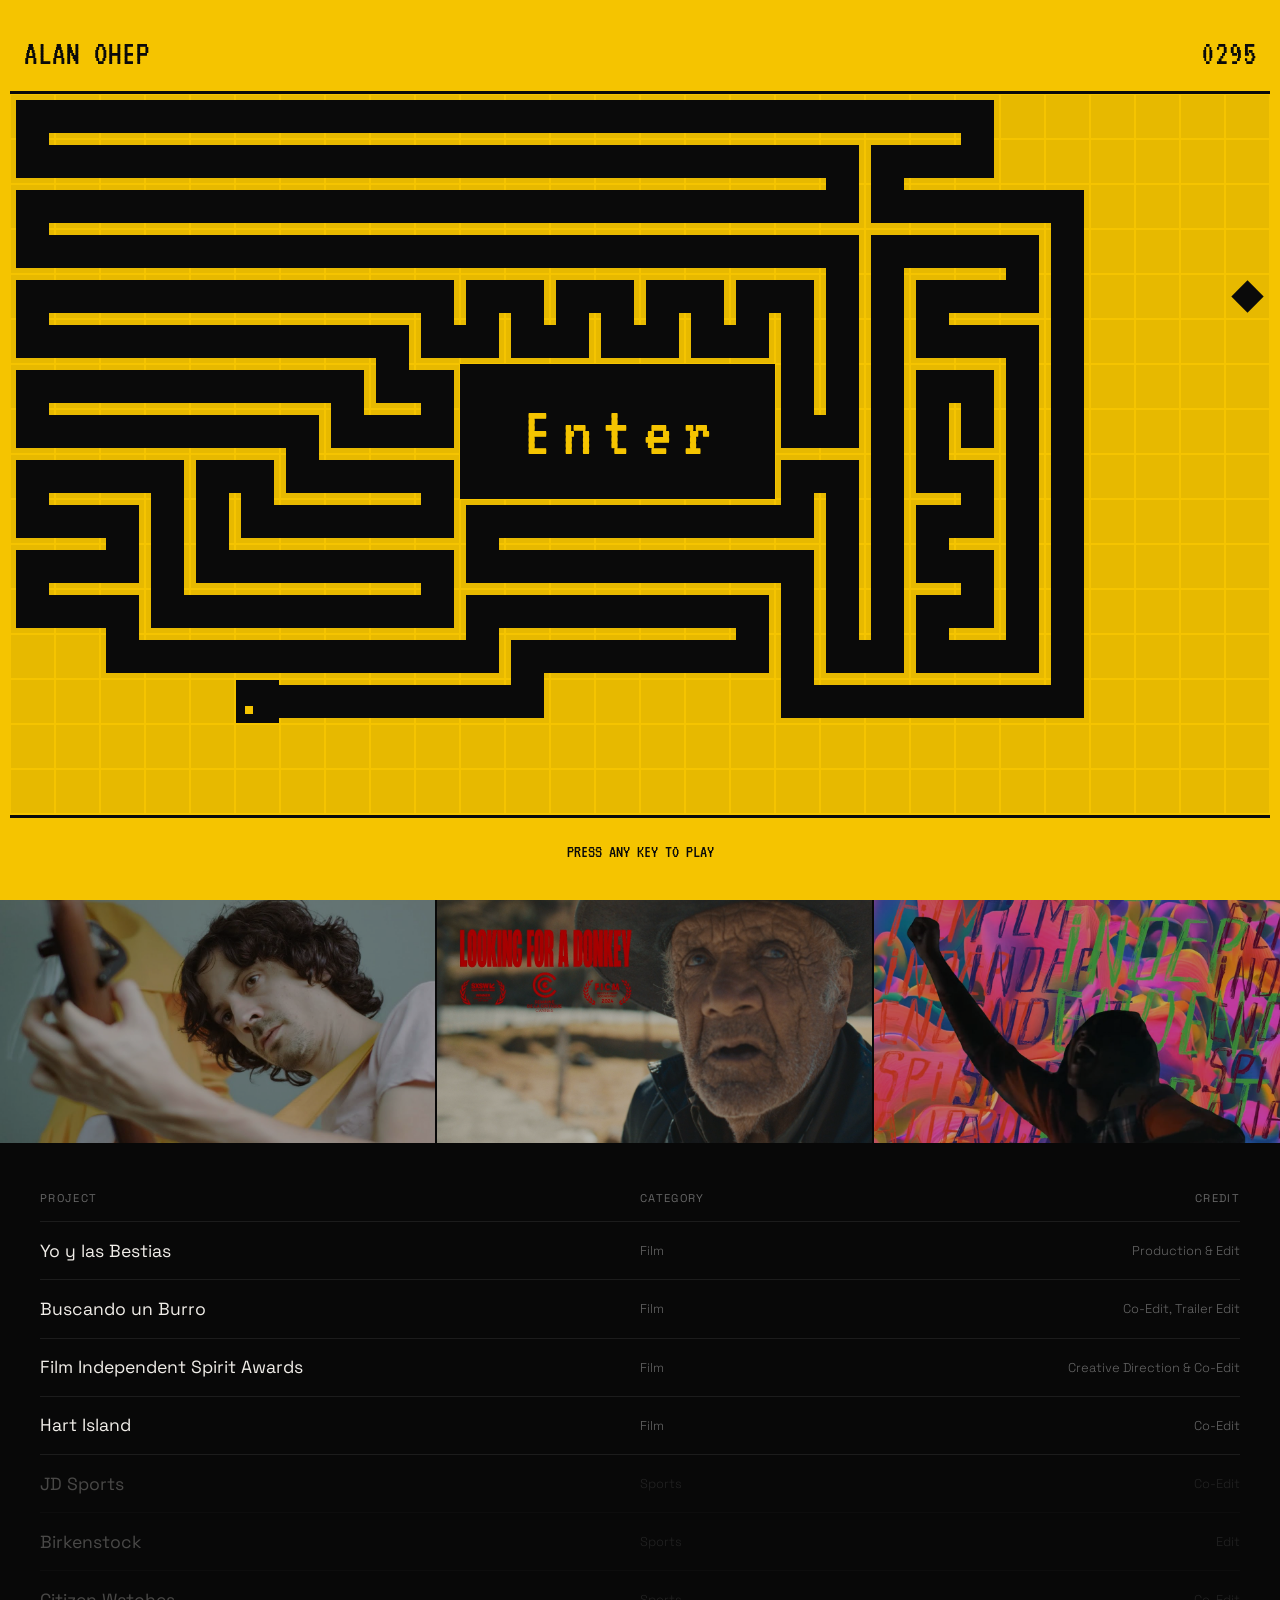
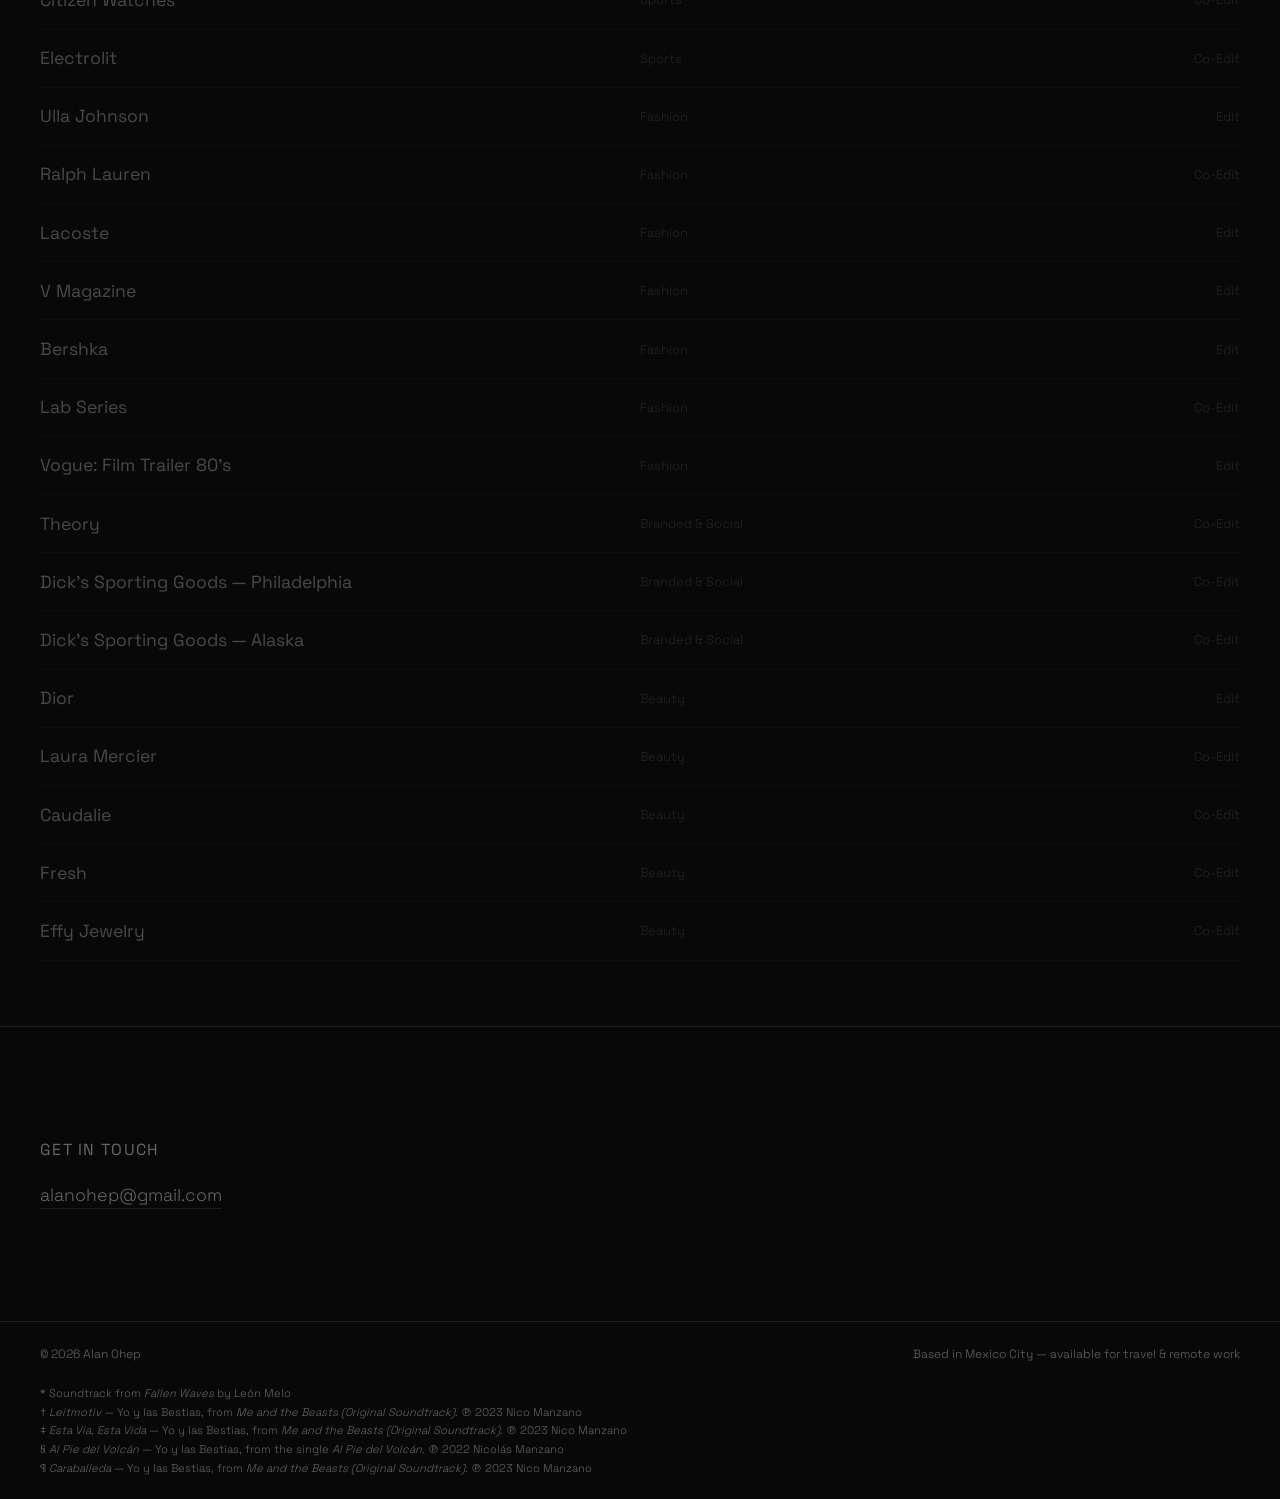
==== index.html @ 5690946a "Dior: use a frame from the spot instead of the logo card Co-Authored-By: Claude Opus 5.5 <noreply@an" ====
<!DOCTYPE html>
<html lang="en">
<head>
  <meta charset="UTF-8" />
  <meta name="viewport" content="width=device-width, initial-scale=1.0" />
  <title>Alan Ohep — Editor of Commercial, Branded &amp; Film</title>
  <meta name="description" content="Alan Ohep is a commercial, branded and film editor. Lead Editor at Caffeine Post. Credits include Dior, Ralph Lauren, Lacoste, V Magazine, and more. Available for travel and remote work." />
  <meta name="keywords" content="Alan Ohep, video editor, commercial editor, film editor, branded content, Caffeine Post, Dior, Ralph Lauren, Lacoste, fashion editor, beauty editor" />
  <meta name="author" content="Alan Ohep" />
  <meta property="og:title" content="Alan Ohep — Editor of Commercial, Branded &amp; Film" />
  <meta property="og:description" content="Lead Editor at Caffeine Post. Credits include Dior, Ralph Lauren, Lacoste, V Magazine, Dick's Sporting Goods, and more." />
  <meta property="og:image" content="https://alanohep.com/images/header.jpg" />
  <meta property="og:url" content="https://alanohep.com" />
  <meta property="og:type" content="website" />
  <meta name="twitter:card" content="summary_large_image" />
  <meta name="twitter:title" content="Alan Ohep — Editor" />
  <meta name="twitter:description" content="Editor of Commercial, Branded &amp; Film. Lead Editor at Caffeine Post." />
  <meta name="twitter:image" content="https://alanohep.com/images/header.jpg" />
  <link rel="canonical" href="https://alanohep.com" />
  <link rel="preconnect" href="https://fonts.googleapis.com" />
  <link rel="preconnect" href="https://fonts.gstatic.com" crossorigin />
  <link href="https://fonts.googleapis.com/css2?family=Space+Grotesk:wght@300;400;700&family=VT323&display=swap" rel="stylesheet" />
  <link rel="stylesheet" href="style.css?v=20261117162415" />
</head>
<body class="splash-open">

  <!-- Entry screen: a little snake game. The first key / tap starts the game and the music
       (browsers only allow sound after an interaction); losing reveals the site. -->
  <div class="splash" id="splash">
    <canvas id="snake" aria-label="Snake game"></canvas>
    <button class="splash-enter" id="splashEnter">Enter</button>
  </div>

  <!-- HERO -->
  <section id="hero">

    <!-- Featured image -->
    <div class="hero-main">
      <!-- Split hero: FILM on the left half of the screen, COMMERCIAL on the right. Only one
           shows at a time, full screen; it switches when the cursor crosses the middle (or with a
           swipe on phones). Visitors land on a random side. Clicking opens that side's reel.
           Each poster is the reel's first frame, so the switch to the video is seamless.
           The hero plays light 720p copies (*-bg.mp4); the reel player uses the full-quality files.
           On phones there's no split: Film / Commercial in the top menu work as tabs. -->
      <div class="hero-side" data-side="film">
        <video class="hero-featured" src="videos/film-reel-bg.mp4" poster="images/film-reel-poster.jpg" muted loop playsinline preload="metadata"></video>
        <div class="genre-labels">
          <span data-genre="fiction" data-en="Fiction" data-es="Ficción">Fiction</span>
          <span data-genre="documentary" data-en="Documentary" data-es="Documental">Documentary</span>
          <span data-genre="trailer" data-en="Trailer &amp; Promotion" data-es="Tráiler y Promoción">Trailer &amp; Promotion</span>
        </div>
      </div>
      <div class="hero-side" data-side="commercial">
        <video class="hero-featured" src="videos/commercial-reel-bg.mp4" poster="images/commercial-reel-poster.jpg" muted loop playsinline preload="metadata"></video>
        <div class="genre-labels">
          <span data-genre="sports" data-en="Sports" data-es="Deportes">Sports</span>
          <span data-genre="fashion" data-en="Fashion" data-es="Moda">Fashion</span>
          <span data-genre="beauty" data-en="Beauty" data-es="Belleza">Beauty</span>
          <span data-genre="branded" data-en="Branded &amp; Social" data-es="Branded y Social">Branded &amp; Social</span>
        </div>
      </div>
      <div class="hero-veil"></div>

      <div class="corner top-left">
        <span class="hero-name">Alan Ohep</span>
        <span class="hero-role" data-en="Editor&lt;span class=&quot;sep&quot;&gt;·&lt;/span&gt;Producer&lt;span class=&quot;sep&quot;&gt;·&lt;/span&gt;Director" data-es="Editor&lt;span class=&quot;sep&quot;&gt;·&lt;/span&gt;Productor&lt;span class=&quot;sep&quot;&gt;·&lt;/span&gt;Director">Editor<span class="sep">·</span>Producer<span class="sep">·</span>Director</span>
      </div>

      <!-- Song line: stays up in the hero while the rest of the header follows the scroll
           (script.js places it right under "Lead Editor") -->
      <div class="music-line" id="musicLine">
        <button class="now-playing" id="nowPlaying" aria-label="Play / pause music"><span id="nowPlayingIcon">▶</span> <span id="nowPlayingTitle" data-en="Play music" data-es="Escuchar música">Play music</span><span id="nowPlayingMark"></span></button>
      </div>

      <div class="corner top-right">
        <a href="#film">Film</a>
        <a href="#commercial" data-en="Commercial" data-es="Comercial">Commercial</a>
        <button class="lang-toggle" id="langToggle">ES</button>
      </div>

      <div class="corner bottom-left">
        <a href="reel.html" id="watchReel" data-en="Watch Reel →" data-es="Ver Reel →">Watch Reel →</a>
      </div>

      <div class="corner bottom-right">
        <a href="#works" data-en="Selected Works ↓" data-es="Trabajos Seleccionados ↓">Selected Works ↓</a>
      </div>

    </div>

    <!-- Info banner -->
    <div class="hero-strip">

      <!-- Info banner -->
      <div class="strip-info">
        <div class="strip-info-col">
          <p data-en="From concept to final delivery." data-es="Del concepto a la entrega final.">From concept to final delivery.</p>
        </div>
        <div class="strip-info-col">
          <p data-en="Lead Editor at &lt;a href=&quot;https://caffeine.global&quot; target=&quot;_blank&quot; rel=&quot;noopener&quot;&gt;Caffeine&lt;/a&gt;. Based in Mexico City. Available for travel &amp;amp; remote work." data-es="Editor Principal en &lt;a href=&quot;https://caffeine.global&quot; target=&quot;_blank&quot; rel=&quot;noopener&quot;&gt;Caffeine&lt;/a&gt;. Radicado en CDMX. Disponible para viajar y trabajo remoto.">Lead Editor at <a href="https://caffeine.global" target="_blank" rel="noopener">Caffeine</a>. Based in Mexico City. Available for travel &amp; remote work.</p>
        </div>
        <div class="strip-info-col strip-info-about">
          <a href="#contact">About</a>
        </div>
      </div>

    </div>

  </section>

  <!-- Carousel (appears as the visitor scrolls down): top projects of the side being shown -->
  <div class="carousel">
        <!-- Auto-sliding images (duplicated for seamless loop) -->
        <div class="strip-images">
          <div class="strip-track">
            <a href="https://vimeo.com/1062934780/85faeee801" target="_blank" class="strip-item"><img src="images/dior.jpg" alt="Dior" /></a>
            <a href="https://vimeo.com/1168184767/e2b311ac0a" target="_blank" class="strip-item"><img src="images/ralph-lauren.jpg" alt="Ralph Lauren" /></a>
            <a href="https://vimeo.com/1008607034/6d6bdf6892" target="_blank" class="strip-item"><img src="images/laura-mercier.jpg" alt="Laura Mercier" /></a>
            <a href="https://vimeo.com/1050197714/65b3336687" target="_blank" class="strip-item"><img src="images/dicks-philly.jpg" alt="Dick's Philadelphia" /></a>
            <a href="https://vimeo.com/1050191858/4f924d770b" target="_blank" class="strip-item"><img src="images/dicks-alaska.jpg" alt="Dick's Alaska" /></a>
            <a href="https://www.youtube.com/watch?v=Rw-N4G2DRxI" target="_blank" class="strip-item"><img src="images/yo-y-las-bestias.jpg" alt="Yo y las Bestias" /></a>
            <a href="https://vimeo.com/1228987000/e34137f912" target="_blank" class="strip-item"><img src="images/hart-island.jpg" alt="Hart Island" /></a>
            <a href="https://vimeo.com/1050197105" target="_blank" class="strip-item"><img src="images/fresh.jpg" alt="Fresh" /></a>
            <a href="https://vimeo.com/1061439642" target="_blank" class="strip-item"><img src="images/bershka.jpg" alt="Bershka" /></a>
            <a href="https://vimeo.com/1050198358" target="_blank" class="strip-item"><img src="images/lab-series.jpg" alt="Lab Series" /></a>
            <a href="https://vimeo.com/1061439642" target="_blank" class="strip-item"><img src="images/caudalie.jpg" alt="Caudalie" /></a>
            <a href="https://vimeo.com/1168187092/575964a9a3" target="_blank" class="strip-item"><img src="images/effy-jewelry.jpg" alt="Effy Jewelry" /></a>
            <a href="https://vimeo.com/970118627" target="_blank" class="strip-item"><img src="images/citizen-watches.jpg" alt="Citizen Watches" /></a>
            <a href="https://vimeo.com/1231715938/91493c4c05" target="_blank" class="strip-item"><img src="images/electrolit.jpg" alt="Electrolit" /></a>
            <a href="https://www.youtube.com/watch?v=NPY15kMqXHc&t=23s" target="_blank" class="strip-item"><img src="images/buscando-un-burro.jpg" alt="Buscando un Burro" /></a>
            <!-- Duplicate for seamless loop -->
            <a href="https://vimeo.com/1062934780/85faeee801" target="_blank" class="strip-item" aria-hidden="true"><img src="images/dior.jpg" alt="" /></a>
            <a href="https://vimeo.com/1168184767/e2b311ac0a" target="_blank" class="strip-item" aria-hidden="true"><img src="images/ralph-lauren.jpg" alt="" /></a>
            <a href="https://vimeo.com/1008607034/6d6bdf6892" target="_blank" class="strip-item" aria-hidden="true"><img src="images/laura-mercier.jpg" alt="" /></a>
            <a href="https://vimeo.com/1050197714/65b3336687" target="_blank" class="strip-item" aria-hidden="true"><img src="images/dicks-philly.jpg" alt="" /></a>
            <a href="https://vimeo.com/1050191858/4f924d770b" target="_blank" class="strip-item" aria-hidden="true"><img src="images/dicks-alaska.jpg" alt="" /></a>
            <a href="https://www.youtube.com/watch?v=Rw-N4G2DRxI" target="_blank" class="strip-item" aria-hidden="true"><img src="images/yo-y-las-bestias.jpg" alt="" /></a>
            <a href="https://vimeo.com/1228987000/e34137f912" target="_blank" class="strip-item" aria-hidden="true"><img src="images/hart-island.jpg" alt="" /></a>
            <a href="https://vimeo.com/1050197105" target="_blank" class="strip-item" aria-hidden="true"><img src="images/fresh.jpg" alt="" /></a>
            <a href="https://vimeo.com/1061439642" target="_blank" class="strip-item" aria-hidden="true"><img src="images/bershka.jpg" alt="" /></a>
            <a href="https://vimeo.com/1050198358" target="_blank" class="strip-item" aria-hidden="true"><img src="images/lab-series.jpg" alt="" /></a>
            <a href="https://vimeo.com/1061439642" target="_blank" class="strip-item" aria-hidden="true"><img src="images/caudalie.jpg" alt="" /></a>
            <a href="https://vimeo.com/1168187092/575964a9a3" target="_blank" class="strip-item" aria-hidden="true"><img src="images/effy-jewelry.jpg" alt="" /></a>
            <a href="https://vimeo.com/970118627" target="_blank" class="strip-item" aria-hidden="true"><img src="images/citizen-watches.jpg" alt="" /></a>
            <a href="https://vimeo.com/1231715938/91493c4c05" target="_blank" class="strip-item" aria-hidden="true"><img src="images/electrolit.jpg" alt="" /></a>
            <a href="https://www.youtube.com/watch?v=NPY15kMqXHc&t=23s" target="_blank" class="strip-item" aria-hidden="true"><img src="images/buscando-un-burro.jpg" alt="" /></a>
          </div>
        </div>
  </div>

  <!-- WORK LIST -->
  <section id="works">
    <div class="container">
      <div class="table-header three-col">
        <span data-en="Project" data-es="Proyecto">Project</span>
        <span data-en="Category" data-es="Categoría">Category</span>
        <span data-en="Credit" data-es="Crédito">Credit</span>
      </div>
      <div class="work-table">

        <a href="https://www.youtube.com/watch?v=Rw-N4G2DRxI" target="_blank" class="work-row three-col" data-top id="film" data-thumb="images/yo-y-las-bestias.jpg" data-genre="fiction">
          <span class="client">Yo y las Bestias</span>
          <span class="cat" data-en="Film" data-es="Cine">Film</span>
          <span class="cat credit" data-en="Production &amp; Edit" data-es="Producción y Edición">Production &amp; Edit</span>
        </a>
        <a href="https://www.youtube.com/watch?v=NPY15kMqXHc&t=23s" target="_blank" class="work-row three-col" data-top data-thumb="images/buscando-un-burro.jpg" data-genre="documentary">
          <span class="client">Buscando un Burro</span>
          <span class="cat" data-en="Film" data-es="Cine">Film</span>
          <span class="cat credit" data-en="Co-Edit, Trailer Edit" data-es="Co-Edición, Edición del Tráiler">Co-Edit, Trailer Edit</span>
        </a>
        <a href="https://vimeo.com/reviews/b73c028b-ab83-4234-bbea-e2745785cdad/videos/928200820" target="_blank" class="work-row three-col" data-top data-thumb="images/spirit-awards.jpg" data-genre="trailer">
          <span class="client">Film Independent Spirit Awards</span>
          <span class="cat" data-en="Film" data-es="Cine">Film</span>
          <span class="cat credit" data-en="Creative Direction &amp; Co-Edit" data-es="Dirección Creativa y Co-Edición">Creative Direction &amp; Co-Edit</span>
        </a>
        <a href="https://vimeo.com/1228987000/e34137f912" target="_blank" class="work-row three-col" data-top data-genre="documentary" data-thumb="images/hart-island.jpg">
          <span class="client">Hart Island</span>
          <span class="cat" data-en="Film" data-es="Cine">Film</span>
          <span class="cat credit" data-en="Co-Edit" data-es="Co-Edición">Co-Edit</span>
        </a>
        <a href="https://vimeo.com/reviews/b73c028b-ab83-4234-bbea-e2745785cdad/videos/1019878581" target="_blank" class="work-row three-col" data-top id="commercial" data-thumb="images/jd-sports.jpg">
          <span class="client">JD Sports</span>
          <span class="cat" data-en="Sports" data-es="Deportes">Sports</span>
          <span class="cat credit" data-en="Co-Edit" data-es="Co-Edición">Co-Edit</span>
        </a>
        <a href="https://vimeo.com/817484691" target="_blank" class="work-row three-col" data-thumb="images/birkenstock.jpg">
          <span class="client">Birkenstock</span>
          <span class="cat" data-en="Sports" data-es="Deportes">Sports</span>
          <span class="cat credit" data-en="Edit" data-es="Edición">Edit</span>
        </a>
        <a href="https://vimeo.com/970118627" target="_blank" class="work-row three-col" data-thumb="images/citizen-watches.jpg">
          <span class="client">Citizen Watches</span>
          <span class="cat" data-en="Sports" data-es="Deportes">Sports</span>
          <span class="cat credit" data-en="Co-Edit" data-es="Co-Edición">Co-Edit</span>
        </a>
        <a href="https://vimeo.com/1231715938/91493c4c05" target="_blank" class="work-row three-col" data-thumb="images/electrolit.jpg">
          <span class="client">Electrolit</span>
          <span class="cat" data-en="Sports" data-es="Deportes">Sports</span>
          <span class="cat credit" data-en="Co-Edit" data-es="Co-Edición">Co-Edit</span>
        </a>
        <a href="https://vimeo.com/reviews/b73c028b-ab83-4234-bbea-e2745785cdad/videos/915758929" target="_blank" class="work-row three-col" data-thumb="images/ulla-johnson.jpg">
          <span class="client">Ulla Johnson</span>
          <span class="cat" data-en="Fashion" data-es="Moda">Fashion</span>
          <span class="cat credit" data-en="Edit" data-es="Edición">Edit</span>
        </a>
        <a href="https://vimeo.com/1168184767/e2b311ac0a" target="_blank" class="work-row three-col" data-top data-thumb="images/ralph-lauren.jpg">
          <span class="client">Ralph Lauren</span>
          <span class="cat" data-en="Fashion" data-es="Moda">Fashion</span>
          <span class="cat credit" data-en="Co-Edit" data-es="Co-Edición">Co-Edit</span>
        </a>
        <a href="https://vimeo.com/933819495" target="_blank" class="work-row three-col" data-top data-thumb="images/lacoste.jpg">
          <span class="client">Lacoste</span>
          <span class="cat" data-en="Fashion" data-es="Moda">Fashion</span>
          <span class="cat credit" data-en="Edit" data-es="Edición">Edit</span>
        </a>
        <a href="https://vimeo.com/reviews/b73c028b-ab83-4234-bbea-e2745785cdad/videos/915762552" target="_blank" class="work-row three-col" data-thumb="images/v-magazine.jpg">
          <span class="client">V Magazine</span>
          <span class="cat" data-en="Fashion" data-es="Moda">Fashion</span>
          <span class="cat credit" data-en="Edit" data-es="Edición">Edit</span>
        </a>
        <a href="https://vimeo.com/1061439642" target="_blank" class="work-row three-col" data-thumb="images/bershka.jpg">
          <span class="client">Bershka</span>
          <span class="cat" data-en="Fashion" data-es="Moda">Fashion</span>
          <span class="cat credit" data-en="Edit" data-es="Edición">Edit</span>
        </a>
        <a href="https://vimeo.com/1050198358" target="_blank" class="work-row three-col" data-thumb="images/lab-series.jpg">
          <span class="client">Lab Series</span>
          <span class="cat" data-en="Fashion" data-es="Moda">Fashion</span>
          <span class="cat credit" data-en="Co-Edit" data-es="Co-Edición">Co-Edit</span>
        </a>
        <a href="https://vimeo.com/reviews/b73c028b-ab83-4234-bbea-e2745785cdad/videos/915759068" target="_blank" class="work-row three-col" data-thumb="images/vogue.jpg">
          <span class="client">Vogue: Film Trailer 80's</span>
          <span class="cat" data-en="Fashion" data-es="Moda">Fashion</span>
          <span class="cat credit" data-en="Edit" data-es="Edición">Edit</span>
        </a>
        <a href="https://vimeo.com/762718720/5bb795bd5f" target="_blank" class="work-row three-col">
          <span class="client">Theory</span>
          <span class="cat" data-en="Branded &amp; Social" data-es="Branded y Social">Branded &amp; Social</span>
          <span class="cat credit" data-en="Co-Edit" data-es="Co-Edición">Co-Edit</span>
        </a>
        <a href="https://vimeo.com/1050197714/65b3336687" target="_blank" class="work-row three-col" data-thumb="images/dicks-philly.jpg">
          <span class="client">Dick's Sporting Goods — Philadelphia</span>
          <span class="cat" data-en="Branded &amp; Social" data-es="Branded y Social">Branded &amp; Social</span>
          <span class="cat credit" data-en="Co-Edit" data-es="Co-Edición">Co-Edit</span>
        </a>
        <a href="https://vimeo.com/1050191858/4f924d770b" target="_blank" class="work-row three-col" data-top data-thumb="images/dicks-alaska.jpg">
          <span class="client">Dick's Sporting Goods — Alaska</span>
          <span class="cat" data-en="Branded &amp; Social" data-es="Branded y Social">Branded &amp; Social</span>
          <span class="cat credit" data-en="Co-Edit" data-es="Co-Edición">Co-Edit</span>
        </a>
        <a href="https://vimeo.com/1062934780/85faeee801" target="_blank" class="work-row three-col" data-top data-thumb="images/dior.jpg">
          <span class="client">Dior</span>
          <span class="cat" data-en="Beauty" data-es="Belleza">Beauty</span>
          <span class="cat credit" data-en="Edit" data-es="Edición">Edit</span>
        </a>
        <a href="https://vimeo.com/1008607034/6d6bdf6892" target="_blank" class="work-row three-col" data-thumb="images/laura-mercier.jpg">
          <span class="client">Laura Mercier</span>
          <span class="cat" data-en="Beauty" data-es="Belleza">Beauty</span>
          <span class="cat credit" data-en="Co-Edit" data-es="Co-Edición">Co-Edit</span>
        </a>
        <a href="https://vimeo.com/1061439642" target="_blank" class="work-row three-col" data-thumb="images/caudalie.jpg">
          <span class="client">Caudalie</span>
          <span class="cat" data-en="Beauty" data-es="Belleza">Beauty</span>
          <span class="cat credit" data-en="Co-Edit" data-es="Co-Edición">Co-Edit</span>
        </a>
        <a href="https://vimeo.com/1050197105" target="_blank" class="work-row three-col" data-thumb="images/fresh.jpg">
          <span class="client">Fresh</span>
          <span class="cat" data-en="Beauty" data-es="Belleza">Beauty</span>
          <span class="cat credit" data-en="Co-Edit" data-es="Co-Edición">Co-Edit</span>
        </a>
        <a href="https://vimeo.com/1168187092/575964a9a3" target="_blank" class="work-row three-col" data-thumb="images/effy-jewelry.jpg">
          <span class="client">Effy Jewelry</span>
          <span class="cat" data-en="Beauty" data-es="Belleza">Beauty</span>
          <span class="cat credit" data-en="Co-Edit" data-es="Co-Edición">Co-Edit</span>
        </a>

      </div>
    </div>
  </section>

  <!-- CONTACT -->
  <section id="contact">
    <div class="container contact-wrap">
      <h2 data-en="Get in touch" data-es="Contacto">Get in touch</h2>
      <div class="contact-links">
        <a href="mailto:alanohep@gmail.com">alanohep@gmail.com</a>
      </div>
    </div>
  </section>

  <footer>
    <span>© 2026 Alan Ohep</span>
    <span data-en="Based in Mexico City — available for travel &amp; remote work" data-es="Radicado en Ciudad de México — disponible para viajar y trabajo remoto">Based in Mexico City — available for travel &amp; remote work</span>
  </footer>

  <!-- Extra credits -->
  <div class="extra-credits">
    <p data-en="* Soundtrack from &lt;em&gt;Fallen Waves&lt;/em&gt; by León Melo" data-es="* Soundtrack de &lt;em&gt;Caen las Olas&lt;/em&gt; por León Melo">* Soundtrack from <em>Fallen Waves</em> by León Melo</p>
    <p data-en="† &lt;em&gt;Leitmotiv&lt;/em&gt; — Yo y las Bestias, from &lt;em&gt;Me and the Beasts (Original Soundtrack)&lt;/em&gt;. ℗ 2023 Nico Manzano" data-es="† &lt;em&gt;Leitmotiv&lt;/em&gt; — Yo y las Bestias, de &lt;em&gt;Me and the Beasts (Original Soundtrack)&lt;/em&gt;. ℗ 2023 Nico Manzano">† <em>Leitmotiv</em> — Yo y las Bestias, from <em>Me and the Beasts (Original Soundtrack)</em>. ℗ 2023 Nico Manzano</p>
    <p data-en="‡ &lt;em&gt;Esta Vía, Esta Vida&lt;/em&gt; — Yo y las Bestias, from &lt;em&gt;Me and the Beasts (Original Soundtrack)&lt;/em&gt;. ℗ 2023 Nico Manzano" data-es="‡ &lt;em&gt;Esta Vía, Esta Vida&lt;/em&gt; — Yo y las Bestias, de &lt;em&gt;Me and the Beasts (Original Soundtrack)&lt;/em&gt;. ℗ 2023 Nico Manzano">‡ <em>Esta Vía, Esta Vida</em> — Yo y las Bestias, from <em>Me and the Beasts (Original Soundtrack)</em>. ℗ 2023 Nico Manzano</p>
    <p data-en="§ &lt;em&gt;Al Pie del Volcán&lt;/em&gt; — Yo y las Bestias, from the single &lt;em&gt;Al Pie del Volcán&lt;/em&gt;. ℗ 2022 Nicolás Manzano" data-es="§ &lt;em&gt;Al Pie del Volcán&lt;/em&gt; — Yo y las Bestias, del sencillo &lt;em&gt;Al Pie del Volcán&lt;/em&gt;. ℗ 2022 Nicolás Manzano">§ <em>Al Pie del Volcán</em> — Yo y las Bestias, from the single <em>Al Pie del Volcán</em>. ℗ 2022 Nicolás Manzano</p>
    <p data-en="¶ &lt;em&gt;Caraballeda&lt;/em&gt; — Yo y las Bestias, from &lt;em&gt;Me and the Beasts (Original Soundtrack)&lt;/em&gt;. ℗ 2023 Nico Manzano" data-es="¶ &lt;em&gt;Caraballeda&lt;/em&gt; — Yo y las Bestias, de &lt;em&gt;Me and the Beasts (Original Soundtrack)&lt;/em&gt;. ℗ 2023 Nico Manzano">¶ <em>Caraballeda</em> — Yo y las Bestias, from <em>Me and the Beasts (Original Soundtrack)</em>. ℗ 2023 Nico Manzano</p>
  </div>

  <!-- About popup -->
  <div class="about-modal" id="aboutModal">
    <div class="about-modal-inner">
      <button class="about-close" id="aboutClose">✕</button>
      <div class="about-grid">
        <div class="about-col">
          <p class="about-bio" data-en="From concept to final delivery." data-es="Del concepto a la entrega final.">From concept to final delivery.</p>
        </div>
        <div class="about-col">
          <p data-en="Lead Editor at Caffeine Post since 2022." data-es="Editor Principal en Caffeine Post desde 2022.">Lead Editor at Caffeine Post since 2022.</p>
          <p data-en="Based in Mexico City, with a Mexican work permit." data-es="Radicado en Ciudad de México, con permiso de trabajo.">Based in Mexico City, with a Mexican work permit.</p>
          <p data-en="U.S. tourist visa holder." data-es="Cuenta con visa de turista de EE. UU.">U.S. tourist visa holder.</p>
          <p data-en="Available for travel and remote work." data-es="Disponible para viajar y trabajar a distancia.">Available for travel and remote work.</p>
        </div>
        <div class="about-col">
          <a href="mailto:alanohep@gmail.com">alanohep@gmail.com</a>
          <span data-en="Spanish native — English bilingual" data-es="Español nativo — inglés bilingüe">Spanish native — English bilingual</span>
        </div>
      </div>
    </div>
  </div>

  <!-- Background music (tracks are listed in script.js) -->
  <audio id="bgMusic" preload="auto"></audio>

  <!-- Reel player (opens over the page with the reel of the side being shown) -->
  <div class="reel-overlay" id="reelOverlay" aria-hidden="true">
    <button class="reel-close" id="reelClose" aria-label="Close">✕</button>
    <video id="reelPlayer" playsinline controls></video>
  </div>

  <!-- Hover preview -->
  <div id="thumb-preview"><img alt="" /><video muted playsinline loop preload="none"></video></div>

  <script src="script.js?v=20261117162415"></script>
  <script src="snake.js?v=20261117162415"></script>
</body>
</html>
---- style.css ----
*, *::before, *::after { box-sizing: border-box; margin: 0; padding: 0; }

:root {
  --bg: #080808;
  --text: #f0ede8;
  --muted: #666;
  --border: #1c1c1c;
  --hover-bg: #111;
  --font: 'Space Grotesk', system-ui, sans-serif;
}

html { scroll-behavior: smooth; }

body {
  -webkit-tap-highlight-color: transparent;
  -webkit-text-size-adjust: 100%;
  background: var(--bg);
  color: var(--text);
  font-family: var(--font);
  font-weight: 300;
  -webkit-font-smoothing: antialiased;
}

a { color: inherit; text-decoration: none; }

/* ─── HERO ─── */
#hero {
  width: 100%;
  height: 100vh;
  height: 100svh; /* phones: exclude the browser's address bar */
  display: flex;
  flex-direction: column;
}

.hero-main {
  position: relative;
  flex: 1;
  overflow: hidden;
  min-height: 0;
}

/* Split hero: both sides are stacked full screen; the active one fades in */
.hero-main { cursor: pointer; }
.hero-side {
  position: absolute;
  inset: 0;
  opacity: 0;
  transition: opacity 0.4s ease;
}
.hero-side.active { opacity: 1; }

.hero-featured {
  position: absolute;
  inset: 0;
  width: 100%;
  height: 100%;
  object-fit: cover;
  object-position: center;
  transition: opacity 0.35s ease;
}

.hero-veil {
  position: absolute;
  inset: 0;
  background: linear-gradient(
    to bottom,
    rgba(0,0,0,0.5) 0%,
    rgba(0,0,0,0.0) 30%,
    rgba(0,0,0,0.0) 60%,
    rgba(0,0,0,0.65) 100%
  );
  z-index: 1;
}

/* ─── HERO STRIP ─── */
.hero-strip {
  flex-shrink: 0;
  background: #000;
  display: flex;
  flex-direction: column;
}

/* Sliding images */
/* About three projects visible at a time */
.strip-images {
  height: 19vw;
  overflow: hidden;
}

.strip-track {
  display: flex;
  height: 100%;
  gap: 2px;
  width: max-content;
  animation: slideLeft 55s linear infinite;
}

@media (hover: hover) {
  .strip-track:hover { animation-play-state: paused; }
}

@keyframes slideLeft {
  0%   { transform: translateX(0); }
  100% { transform: translateX(-50%); }
}

.strip-item {
  flex: 0 0 auto;
  width: 34vw;
  height: 100%;
  overflow: hidden;
  display: block;
}

.strip-item img {
  width: 100%;
  height: 100%;
  object-fit: cover;
  display: block;
  filter: brightness(0.75);
  transition: filter 0.3s;
}

@media (hover: hover) {
  .strip-item:hover img { filter: brightness(1); }
}

/* Info banner */
/* Same columns as the project list below, so "About" lines up with CREDIT */
.strip-info {
  display: grid;
  grid-template-columns: 2fr 1fr 1fr;
  gap: 1.5rem;
  padding: 0.85rem 2.5rem;
  border-top: 1px solid var(--border);
  align-items: center;
}

.strip-info-col {
  display: flex;
  flex-direction: column;
  gap: 0.25rem;
}

.strip-info-col p,
.strip-info-col a,
.strip-info-col span {
  font-size: 0.72rem;
  color: rgba(240,237,232,0.45);
  line-height: 1.55;
}

.strip-info-col a:hover { color: var(--text); }

/* Links inside a sentence (e.g. Caffeine): subtle underline so they read as links */
.strip-info-col p a {
  font-size: inherit;
  color: rgba(240,237,232,0.7);
  text-decoration: underline;
  text-decoration-color: rgba(240,237,232,0.3);
  text-underline-offset: 2px;
  transition: color 0.2s, text-decoration-color 0.2s;
}
.strip-info-col p a:hover { color: var(--text); text-decoration-color: var(--text); }

.strip-info-about { align-items: flex-end; text-align: right; }
.strip-info-about a {
  font-size: 0.75rem;
  letter-spacing: 0.12em;
  text-transform: uppercase;
  color: rgba(240,237,232,0.65);
}

.corner {
  position: absolute;
  z-index: 10;
  pointer-events: auto;
}

.corner.top-left {
  top: 2rem; left: 2.5rem;
  display: flex;
  flex-direction: column;
  align-items: flex-start;
  gap: 0.35rem;
}

/* Name, Lead Editor, Commercial / Film and ES follow the visitor while scrolling */
.corner.top-left,
.corner.top-right {
  position: fixed;
  z-index: 50;
}

/* The song line stays up in the hero (it scrolls away with the page) */
.music-line {
  position: absolute;
  right: 2.5rem;
  top: 4rem; /* script.js sets the exact spot, right under Film / Commercial / ES */
  z-index: 10;
}

/* Dark fade behind the fixed corners once the page scrolls past the hero,
   so they stay readable over the project list */
body::before {
  content: '';
  position: fixed;
  top: 0; left: 0; right: 0;
  height: 7rem;
  background: linear-gradient(to bottom, rgba(8,8,8,0.95) 0%, rgba(8,8,8,0.8) 55%, rgba(8,8,8,0) 100%);
  opacity: 0;
  transition: opacity 0.3s;
  pointer-events: none;
  z-index: 40;
}
body.scrolled::before { opacity: 1; }

.corner.top-right {
  top: 2rem; right: 2.5rem;
  display: flex;
  align-items: center;
  gap: 2rem;
}

.corner.bottom-left { bottom: 2rem; left: 2.5rem; }
.corner.bottom-right { bottom: 2rem; right: 2.5rem; }

.hero-name {
  text-transform: uppercase;
  letter-spacing: 0.08em;
  font-size: 1.1rem;
  font-weight: 500;
  color: var(--text);
}

.hero-role {
  font-size: 0.78rem;
  font-weight: 400;
  letter-spacing: 0.12em;
  text-transform: lowercase;
  color: rgba(240,237,232,0.6);
}
.hero-role .sep {
  margin: 0 0.6em;
  color: rgba(240,237,232,0.35);
}

.corner.top-right a,
.corner.bottom-left a,
.corner.bottom-right a {
  font-size: 1rem;
  font-weight: 400;
  color: rgba(240,237,232,0.65);
  transition: color 0.2s;
}

.corner.top-right a:hover,
.corner.bottom-left a:hover,
.corner.bottom-right a:hover { color: var(--text); }

.lang-toggle {
  background: none;
  border: 1px solid rgba(240,237,232,0.3);
  color: rgba(240,237,232,0.65);
  font-family: var(--font);
  font-size: 0.7rem;
  letter-spacing: 0.08em;
  padding: 0.25rem 0.55rem;
  cursor: pointer;
  border-radius: 2px;
  transition: color 0.2s, border-color 0.2s;
}

.lang-toggle:hover { color: var(--text); border-color: var(--text); }

/* ─── ABOUT BUTTON ─── */
.about-toggle {
  background: none;
  border: none;
  color: rgba(240,237,232,0.65);
  font-family: var(--font);
  font-size: 0.8rem;
  font-weight: 400;
  cursor: pointer;
  padding: 0;
  transition: color 0.2s;
}
.about-toggle:hover { color: var(--text); }

/* ─── ABOUT MODAL ─── */
.about-modal {
  position: fixed;
  inset: 0;
  z-index: 200;
  background: rgba(0,0,0,0.88);
  display: flex;
  align-items: center;
  justify-content: center;
  opacity: 0;
  pointer-events: none;
  transition: opacity 0.3s ease;
}

.about-modal.open {
  opacity: 1;
  pointer-events: auto;
}

.about-modal-inner {
  position: relative;
  width: 100%;
  max-width: 1000px;
  padding: 4rem 2.5rem;
}

.about-close {
  position: absolute;
  top: 1.5rem;
  right: 2.5rem;
  background: none;
  border: none;
  color: var(--muted);
  font-size: 1rem;
  cursor: pointer;
  transition: color 0.2s;
  font-family: var(--font);
}
.about-close:hover { color: var(--text); }

.about-grid {
  display: grid;
  grid-template-columns: 1.4fr 1fr 1fr;
  gap: 3rem;
  align-items: start;
}

.about-col {
  display: flex;
  flex-direction: column;
  gap: 0.75rem;
}

.about-bio {
  font-size: 1.1rem;
  line-height: 1.7;
  color: var(--text);
}

.about-col p,
.about-col span {
  font-size: 0.9rem;
  color: rgba(240,237,232,0.55);
  line-height: 1.65;
}

.about-col a {
  font-size: 0.9rem;
  color: rgba(240,237,232,0.55);
  transition: color 0.2s;
}
.about-col a:hover { color: var(--text); }

/* ─── CONTAINER ─── */
.container {
  padding: 0 2.5rem;
}

/* ─── TABLE HEADER ─── */
.table-header {
  display: flex;
  justify-content: space-between;
  padding: 3rem 0 1rem;
  border-bottom: 1px solid var(--border);
  font-size: 0.7rem;
  font-weight: 400;
  letter-spacing: 0.12em;
  text-transform: uppercase;
  color: var(--muted);
}

/* ─── WORK LIST ─── */
.work-table {
  display: flex;
  flex-direction: column;
  margin-bottom: 1px;
}

.work-row {
  display: flex;
  justify-content: space-between;
  align-items: center;
  padding: 1.1rem 0;
  border-bottom: 1px solid var(--border);
  transition: padding 0.15s;
  cursor: pointer;
}

@media (hover: hover) {
  .work-row:hover {
    padding-left: 0.75rem;
    padding-right: 0.75rem;
    margin: 0 -0.75rem;
    background: var(--hover-bg);
  }
}
.work-row:active { background: var(--hover-bg); }

.client {
  font-size: clamp(0.95rem, 1.4vw, 1.1rem);
  font-weight: 400;
  display: flex;
  align-items: baseline;
  gap: 0.75rem;
}

.cat {
  font-size: 0.8rem;
  color: var(--muted);
  text-align: right;
}

/* Three-column rows (Commercial list) */
.table-header.three-col,
.work-row.three-col {
  display: grid;
  grid-template-columns: 2fr 1fr 1fr;
  gap: 1.5rem;
}

.three-col > :nth-child(2) { text-align: left; }
.three-col > :nth-child(3) { text-align: right; }

/* ─── SECTIONS ─── */
#works { padding-bottom: 4rem; }

/* ─── CONTACT ─── */
#contact {
  border-top: 1px solid var(--border);
  padding: 7rem 0;
}

.contact-wrap h2 {
  font-size: 1rem;
  font-weight: 400;
  letter-spacing: 0.08em;
  text-transform: uppercase;
  color: var(--muted);
  margin-bottom: 1.5rem;
}

.contact-links { display: flex; flex-direction: column; gap: 0.6rem; }

.contact-links a {
  font-size: 1.1rem;
  color: var(--muted);
  border-bottom: 1px solid var(--border);
  padding-bottom: 0.15rem;
  width: fit-content;
  transition: color 0.2s, border-color 0.2s;
}

.contact-links a:hover { color: var(--text); border-color: var(--text); }

/* ─── FOOTER ─── */
footer {
  padding: 1.5rem 2.5rem;
  border-top: 1px solid var(--border);
  display: flex;
  justify-content: space-between;
  font-size: 0.75rem;
  color: var(--muted);
}

/* ─── THUMBNAIL PREVIEW ─── */
#thumb-preview {
  position: fixed;
  width: 540px;
  height: 304px;
  pointer-events: none;
  opacity: 0;
  transition: opacity 0.18s ease;
  z-index: 999;
  overflow: hidden;
}

#thumb-preview.active { opacity: 1; }

#thumb-preview img,
#thumb-preview video {
  width: 100%;
  height: 100%;
  object-fit: cover;
  display: block;
}

/* Anchor targets inside the unified project list (clear the fixed top bar) */
#film, #commercial { scroll-margin-top: 6rem; }
#works { scroll-margin-top: 3rem; }

#thumb-preview [hidden] { display: none; }

/* Phone-only tiny still (see PHONE section) */
.row-thumb { display: none; }

/* ─── BACKGROUND MUSIC ─── */
.corner.bottom-left {
  display: flex;
  flex-direction: column;
  gap: 0.5rem;
}

.now-playing {
  background: none;
  border: none;
  padding: 0;
  font-family: var(--font);
  font-weight: 300;
  text-align: right;
  cursor: pointer;
  transition: color 0.2s;
  font-size: 0.67rem;
  color: rgba(240,237,232,0.55);
  white-space: nowrap;
  overflow: hidden;
  text-overflow: ellipsis;
  max-width: min(420px, calc(100vw - 5rem));
}

.now-playing[hidden] { display: none; }
.now-playing:hover { color: var(--text); }
#nowPlayingIcon { display: inline-block; min-width: 1.1em; font-size: 0.85em; }

/* ─── EXTRA CREDITS (below the footer) ─── */
.extra-credits {
  padding: 0 2.5rem 1.5rem;
  font-size: 0.7rem;
  color: var(--muted);
  display: flex;
  flex-direction: column;
  gap: 0.3rem;
}

/* ─── ENTRY SCREEN ─── */
/* Full-screen yellow-and-black retro screen with the snake game (drawn by snake.js) */
body.splash-open { overflow: hidden; }

.splash {
  position: fixed;
  inset: 0;
  z-index: 300;
  background: #f5c400;
  touch-action: none;
  transition: opacity 0.8s ease, visibility 0.8s;
}

.splash.hidden { opacity: 0; visibility: hidden; pointer-events: none; }

.splash canvas {
  position: absolute;
  inset: 0;
  display: block;
  touch-action: none;
}

/* ENTER sits in the middle of the board; the snake plays around it
   (snake.js sizes and positions it over the blocked cells) */
.splash-enter {
  position: absolute;
  background: #0a0a0a;
  border: none;
  color: #f5c400;
  font-family: 'VT323', monospace;
  letter-spacing: 0.15em;
  line-height: 1;
  padding: 0 0 0 0.15em;
  cursor: pointer;
  transition: background 0.2s, color 0.2s;
}
.splash-enter:hover,
.splash-enter:focus-visible { background: #f5c400; color: #0a0a0a; outline: 3px solid #0a0a0a; outline-offset: -3px; }

/* ─── SPLIT HERO: subgenres ─── */
/* As the cursor moves down a side, that side's subgenre at the cursor's height emerges in
   big type over the reel, which keeps playing behind it (script.js picks it). Computers only. */
.hero-side { z-index: 0; }

.genre-labels {
  position: absolute;
  top: 0;
  bottom: 0;
  width: 50%;
  pointer-events: none;
}
.hero-side[data-side="film"] .genre-labels { left: 0; }
.hero-side[data-side="commercial"] .genre-labels { right: 0; }

.genre-labels span {
  position: absolute;
  left: 0;
  right: 0;
  text-align: center;
  font-size: 35px;
  font-weight: 400;
  letter-spacing: 0.06em;
  text-transform: uppercase;
  color: var(--text);
  text-shadow: 0 2px 24px rgba(0,0,0,0.55);
  transform: translateY(calc(-50% + 14px));
  opacity: 0;
  transition: opacity 0.35s ease, transform 0.45s ease;
}
.genre-labels span.active { opacity: 1; transform: translateY(-50%); }

/* After clicking a subgenre, the list highlights only its projects */
body[data-genre] .work-row { opacity: 0.28; }
body[data-genre="fiction"]     .work-row[data-genre="fiction"],
body[data-genre="documentary"] .work-row[data-genre="documentary"],
body[data-genre="trailer"]     .work-row[data-genre="trailer"],
body[data-genre="sports"]      .work-row[data-genre="sports"],
body[data-genre="fashion"]     .work-row[data-genre="fashion"],
body[data-genre="beauty"]      .work-row[data-genre="beauty"],
body[data-genre="branded"]     .work-row[data-genre="branded"] { opacity: 1; }

/* Carousel: the picked subgenre's stills grow a little, the rest dim */
.strip-item { transition: width 0.4s ease, opacity 0.4s ease; }
body[data-genre] .strip-item { opacity: 0.45; }
body[data-genre="fiction"] .strip-item[data-genre="fiction"],
body[data-genre="documentary"] .strip-item[data-genre="documentary"],
body[data-genre="trailer"] .strip-item[data-genre="trailer"],
body[data-genre="sports"] .strip-item[data-genre="sports"],
body[data-genre="fashion"] .strip-item[data-genre="fashion"],
body[data-genre="beauty"] .strip-item[data-genre="beauty"],
body[data-genre="branded"] .strip-item[data-genre="branded"] { width: 40vw; opacity: 1; }

/* ─── SPLIT HERO: project list highlight ─── */
/* The whole list stays; rows from the side not being shown fade back */
.work-row { transition: opacity 0.4s ease; }
body[data-side="film"] .work-row:not(.is-film),
body[data-side="commercial"] .work-row.is-film { opacity: 0.28; }
body[data-side] .work-row:hover { opacity: 1; }

/* ─── REEL PLAYER ─── */
.reel-overlay {
  position: fixed;
  inset: 0;
  z-index: 250;
  background: #000;
  display: flex;
  align-items: center;
  justify-content: center;
  opacity: 0;
  visibility: hidden;
  transition: opacity 0.35s ease, visibility 0.35s;
}
.reel-overlay.open { opacity: 1; visibility: visible; }
.reel-overlay video { width: 100%; height: 100%; object-fit: contain; background: #000; }
.reel-close {
  position: absolute;
  top: 1.5rem;
  right: 2rem;
  z-index: 1;
  background: none;
  border: none;
  color: rgba(240,237,232,0.75);
  font-family: var(--font);
  font-size: 1.2rem;
  padding: 0.5rem;
  cursor: pointer;
  transition: color 0.2s;
}
.reel-close:hover { color: var(--text); }

/* ─── PHONE ─── */
@media (max-width: 640px) {
  .container { padding: 0 1.25rem; }

  /* Hero corners: tighter to the edges */
  .corner.top-left     { top: 1.25rem; left: 1.25rem; }
  .music-line          { right: 1.25rem; }
  .corner.top-right    { top: 1.25rem; right: 1.25rem; gap: 1.1rem; }
  .corner.bottom-left  { bottom: 1.25rem; left: 1.25rem; }
  .corner.bottom-right { bottom: 1.25rem; right: 1.25rem; }
  .hero-name { font-size: 1rem; }
  .hero-role { font-size: 0.7rem; letter-spacing: 0.1em; }
  .corner.top-right a,
  .corner.bottom-left a,
  .corner.bottom-right a { font-size: 0.9rem; }
  .now-playing { font-size: 0.62rem; max-width: calc(100vw - 2.5rem); }
  .lang-toggle { padding: 0.4rem 0.6rem; } /* bigger tap target */
  .hero-main { touch-action: pan-y; }
  .genre-labels { display: none; } /* no cursor on phones */

  /* Film / Commercial work as tabs: the active one is lit and underlined */
  .corner.top-right a[href="#film"],
  .corner.top-right a[href="#commercial"] { padding-bottom: 2px; border-bottom: 1px solid transparent; }
  body[data-side="film"] .corner.top-right a[href="#film"],
  body[data-side="commercial"] .corner.top-right a[href="#commercial"] { color: var(--text); border-bottom-color: var(--text); }

  /* The list shows only the active tab's projects */
  body[data-side="film"] .work-row:not(.is-film),
  body[data-side="commercial"] .work-row.is-film { display: none; }
  .reel-close { top: 1rem; right: 1rem; }
  body::before { height: 5.5rem; }

  /* Sliding strip: smaller tiles */
  .strip-images { height: 45vw; }
  .strip-item { width: 80vw; }
  .strip-track { animation-duration: 40s; }

  /* Info banner: one column */
  .strip-info-about { align-items: flex-start; text-align: left; }
  .strip-info {
    grid-template-columns: 1fr;
    gap: 0.6rem;
    padding: 0.9rem 1.25rem;
  }

  /* Project list: name on top, category and credit underneath */
  .table-header.three-col { display: flex; padding-top: 2.5rem; }
  .table-header.three-col > :nth-child(n+2) { display: none; }
  .work-row.three-col {
    grid-template-columns: auto 1fr;
    column-gap: 0.75rem;
    row-gap: 0.3rem;
    padding: 1rem 0;
  }
  .work-row.three-col > .client { grid-column: 1 / -1; font-size: 0.85rem; line-height: 1.5; align-items: center; }
  .work-row.three-col > :nth-child(2),
  .work-row.three-col > :nth-child(3) { font-size: 0.65rem; text-align: left; }

  /* Tiny still that pops up next to the project name under the finger */
  .row-thumb {
    display: block;
    height: 1.5em;          /* same height as the name line, so the row doesn't grow */
    aspect-ratio: 16 / 9;
    object-fit: cover;
    border-radius: 2px;
    opacity: 0;
    transform: scale(0.85);
    transition: opacity 0.15s, transform 0.15s;
  }
  .work-row.touching .row-thumb.ready { opacity: 1; transform: none; }
  .work-row.three-col > :nth-child(2)::after { content: ' ·'; }
  #thumb-preview { display: none; }

  /* Contact, footer, credits */
  #contact { padding: 4rem 0; }
  .contact-links a { font-size: 1rem; padding: 0.3rem 0; }
  footer { flex-direction: column; gap: 0.4rem; padding: 1.25rem; }
  .extra-credits { padding: 0 1.25rem 1.5rem; }

  /* About popup: one column, scrollable */
  .about-modal { align-items: flex-start; overflow-y: auto; }
  .about-modal-inner { padding: 4rem 1.25rem 3rem; }
  .about-close { right: 1.25rem; padding: 0.5rem; }
  .about-grid { grid-template-columns: 1fr; gap: 1.5rem; }
  .about-bio { font-size: 1rem; }
}
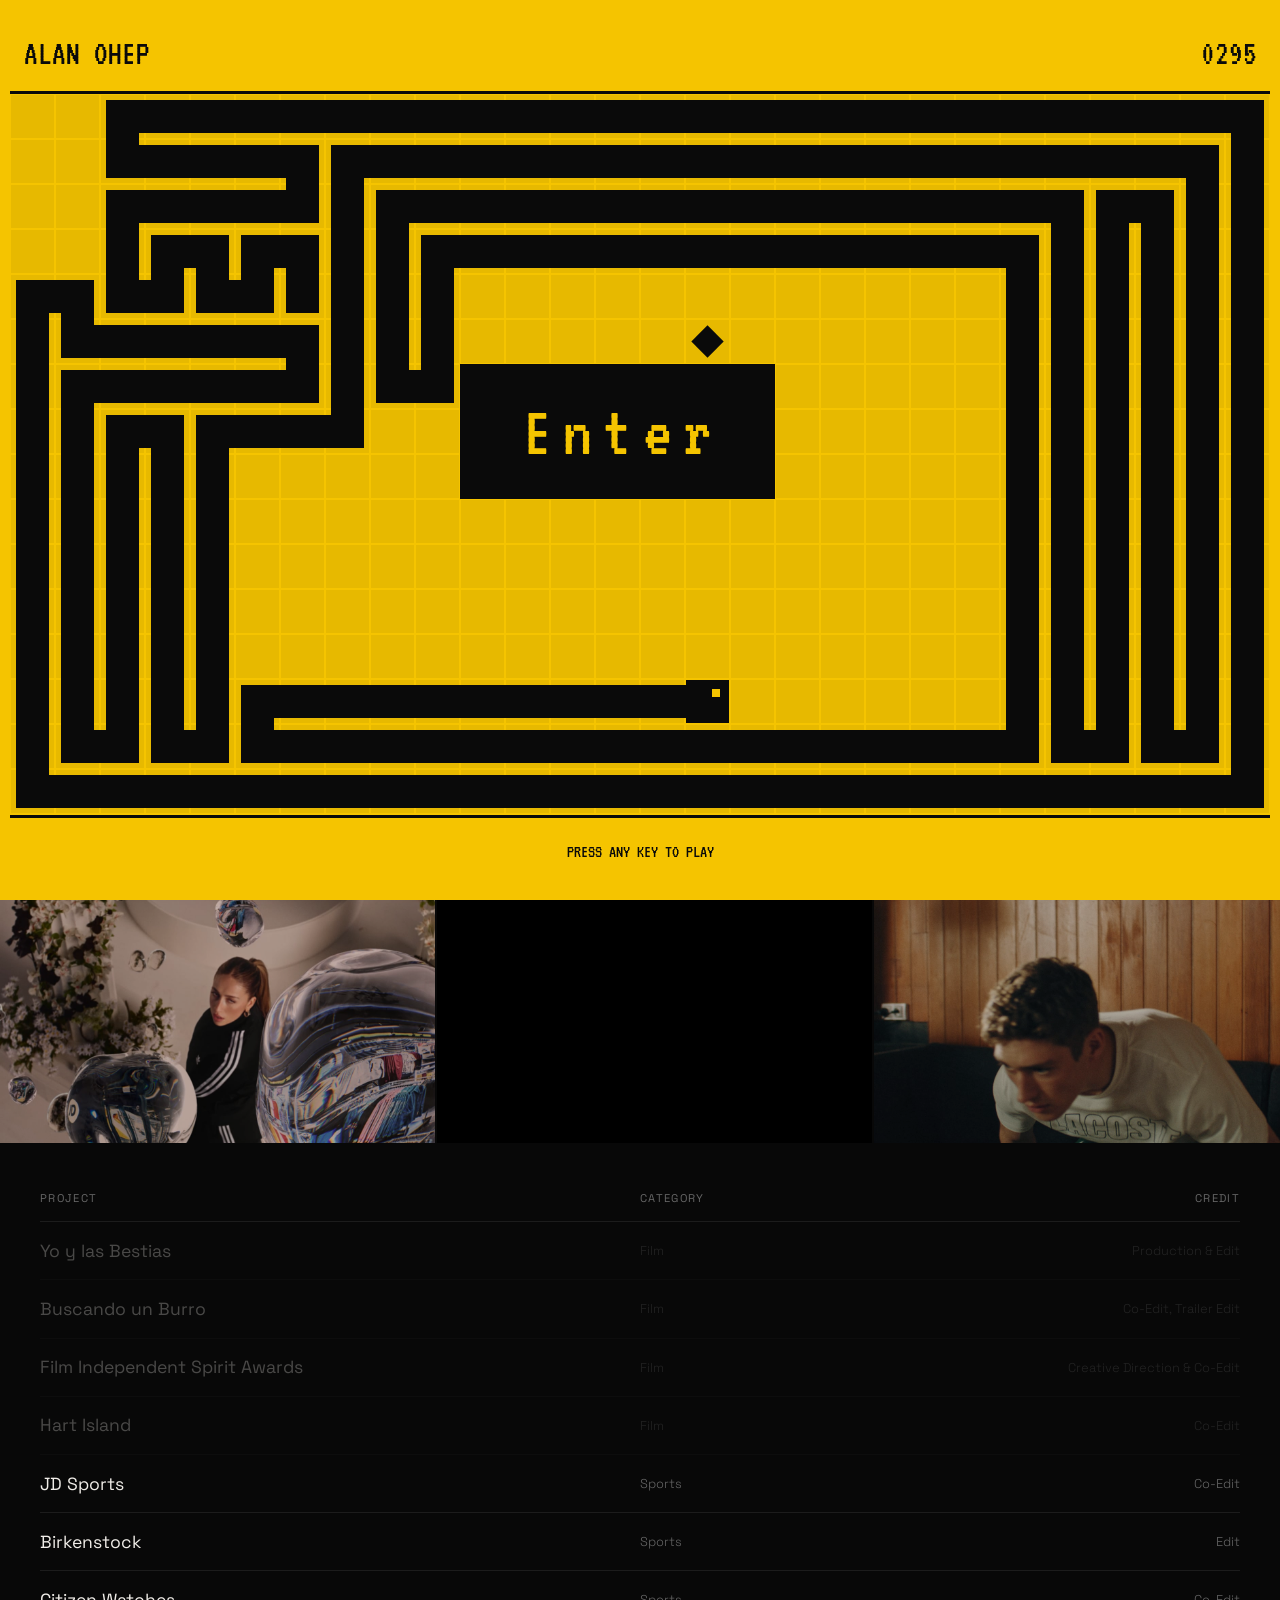
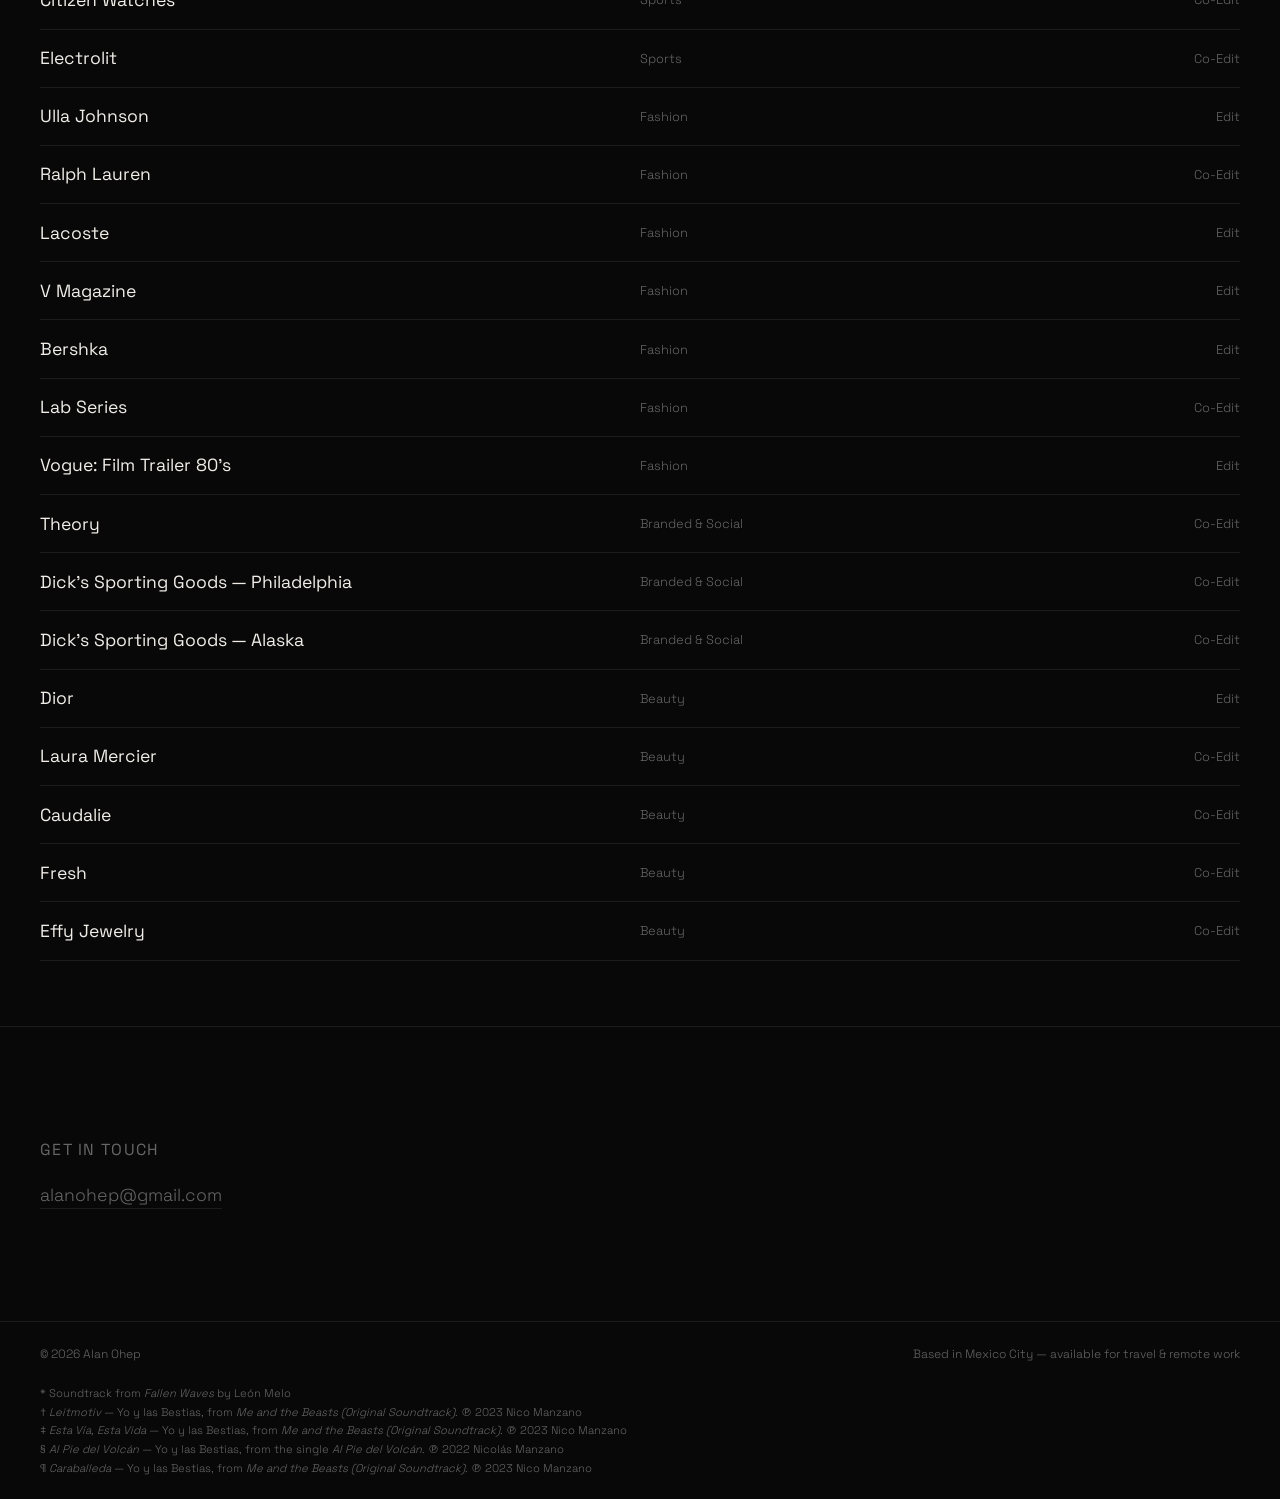
==== commit 98e438b1: "Carousel only follows the side (top picks), not subgenres Co-Authored-By: Claude Opus 5.5 <noreply@a" ====
--- a/index.html
+++ b/index.html
@@ -20,7 +20,7 @@
   <link rel="preconnect" href="https://fonts.googleapis.com" />
   <link rel="preconnect" href="https://fonts.gstatic.com" crossorigin />
   <link href="https://fonts.googleapis.com/css2?family=Space+Grotesk:wght@300;400;700&family=VT323&display=swap" rel="stylesheet" />
-  <link rel="stylesheet" href="style.css?v=20261117162415" />
+  <link rel="stylesheet" href="style.css?v=20261117162433" />
 </head>
 <body class="splash-open">
 
@@ -336,7 +336,7 @@
   <!-- Hover preview -->
   <div id="thumb-preview"><img alt="" /><video muted playsinline loop preload="none"></video></div>
 
-  <script src="script.js?v=20261117162415"></script>
-  <script src="snake.js?v=20261117162415"></script>
+  <script src="script.js?v=20261117162433"></script>
+  <script src="snake.js?v=20261117162433"></script>
 </body>
 </html>
--- a/style.css
+++ b/style.css
@@ -621,17 +621,6 @@
 body[data-genre="beauty"]      .work-row[data-genre="beauty"],
 body[data-genre="branded"]     .work-row[data-genre="branded"] { opacity: 1; }
 
-/* Carousel: the picked subgenre's stills grow a little, the rest dim */
-.strip-item { transition: width 0.4s ease, opacity 0.4s ease; }
-body[data-genre] .strip-item { opacity: 0.45; }
-body[data-genre="fiction"] .strip-item[data-genre="fiction"],
-body[data-genre="documentary"] .strip-item[data-genre="documentary"],
-body[data-genre="trailer"] .strip-item[data-genre="trailer"],
-body[data-genre="sports"] .strip-item[data-genre="sports"],
-body[data-genre="fashion"] .strip-item[data-genre="fashion"],
-body[data-genre="beauty"] .strip-item[data-genre="beauty"],
-body[data-genre="branded"] .strip-item[data-genre="branded"] { width: 40vw; opacity: 1; }
-
 /* ─── SPLIT HERO: project list highlight ─── */
 /* The whole list stays; rows from the side not being shown fade back */
 .work-row { transition: opacity 0.4s ease; }
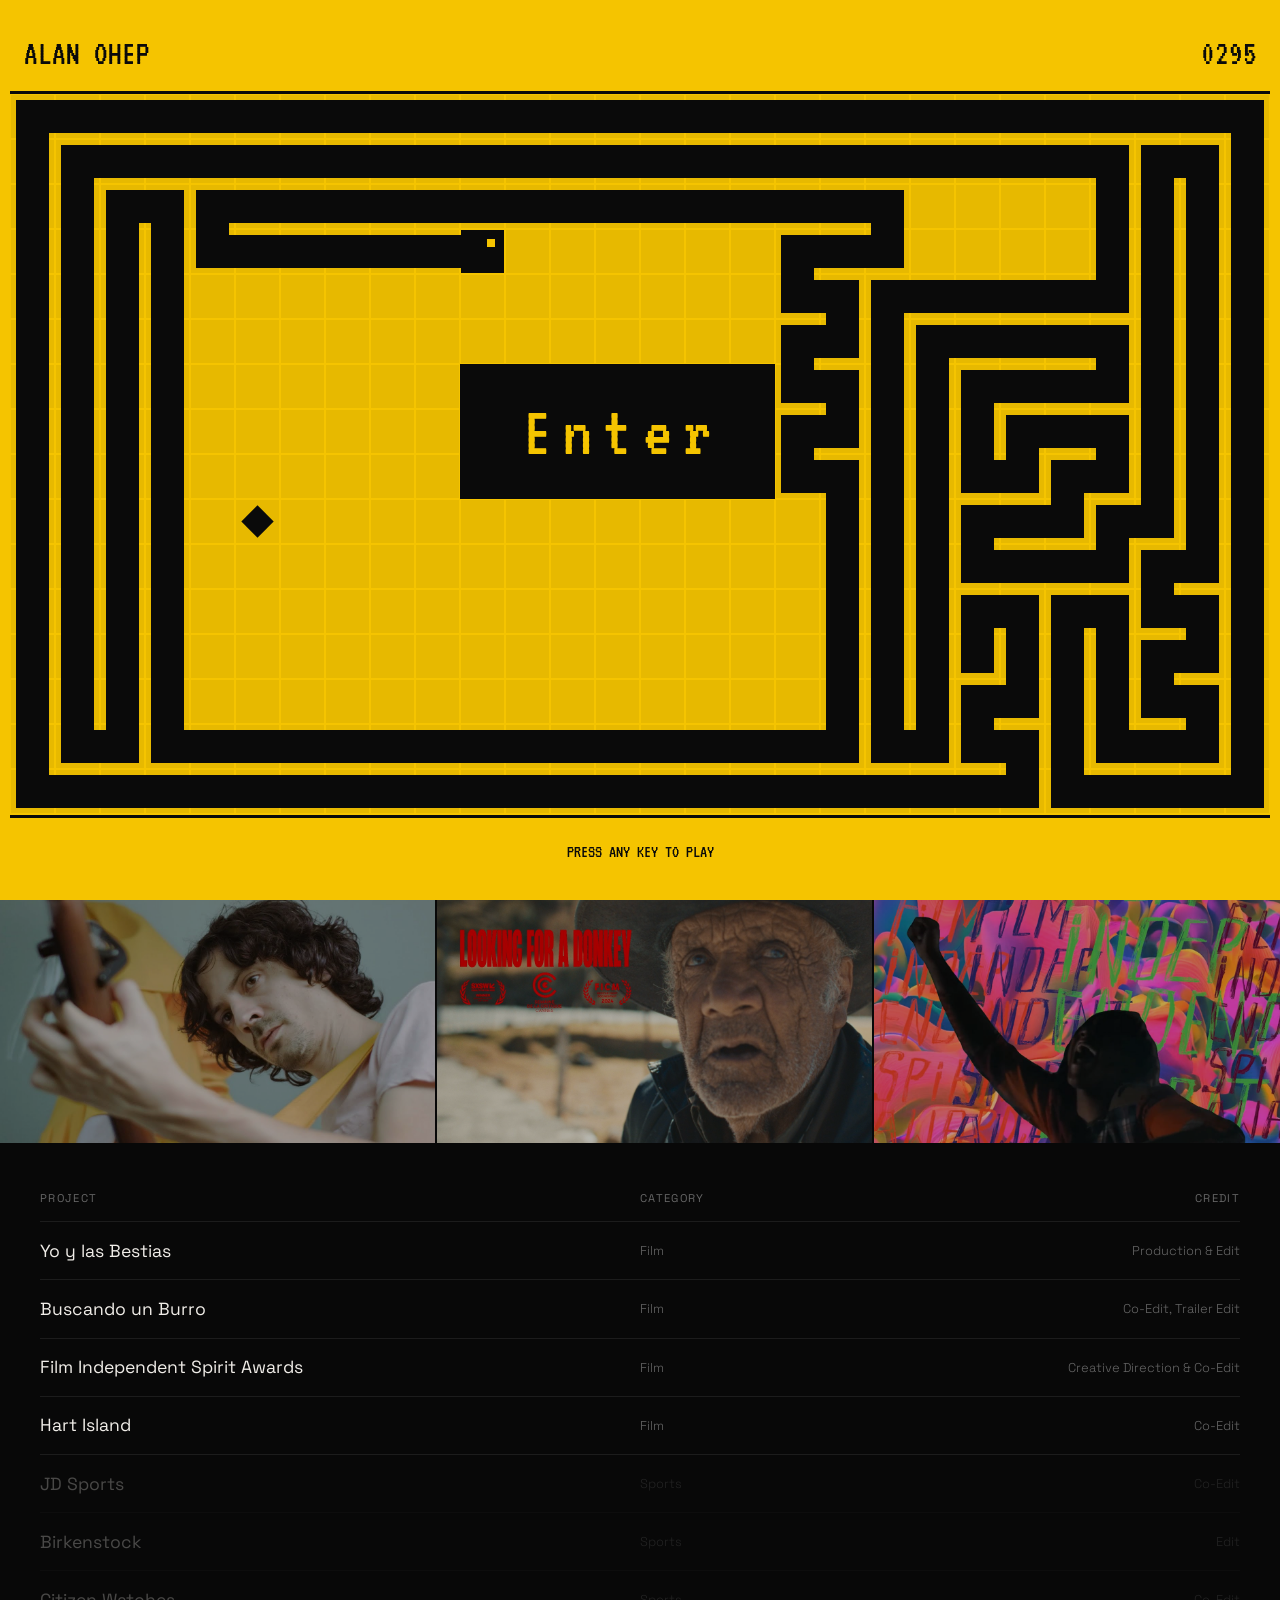
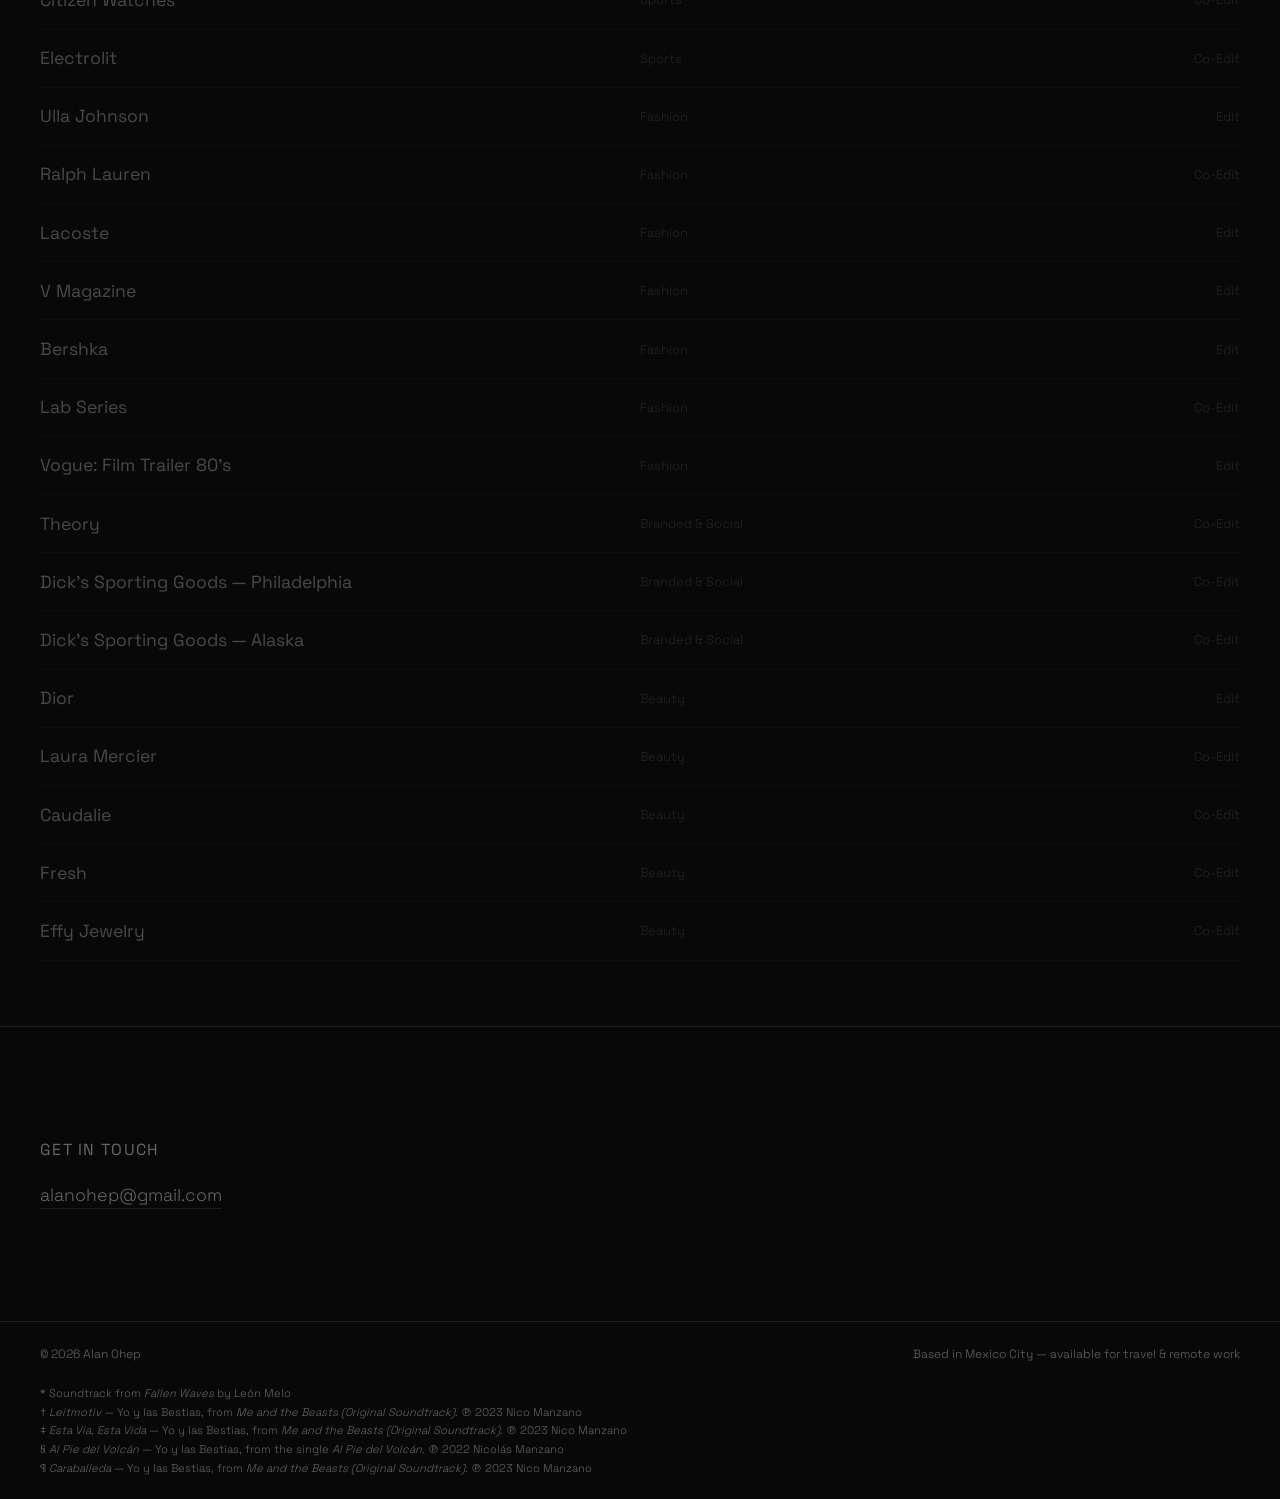
==== commit 2d1088c3: "Selected Works scrolls down to the carousel of the side being shown Co-Authored-By: Claude Opus 5.5 " ====
--- a/index.html
+++ b/index.html
@@ -20,7 +20,7 @@
   <link rel="preconnect" href="https://fonts.googleapis.com" />
   <link rel="preconnect" href="https://fonts.gstatic.com" crossorigin />
   <link href="https://fonts.googleapis.com/css2?family=Space+Grotesk:wght@300;400;700&family=VT323&display=swap" rel="stylesheet" />
-  <link rel="stylesheet" href="style.css?v=20261117162433" />
+  <link rel="stylesheet" href="style.css?v=20261117162550" />
 </head>
 <body class="splash-open">
 
@@ -83,7 +83,7 @@
       </div>
 
       <div class="corner bottom-right">
-        <a href="#works" data-en="Selected Works ↓" data-es="Trabajos Seleccionados ↓">Selected Works ↓</a>
+        <a href="#selected" data-en="Selected Works ↓" data-es="Trabajos Seleccionados ↓">Selected Works ↓</a>
       </div>
 
     </div>
@@ -109,7 +109,7 @@
   </section>
 
   <!-- Carousel (appears as the visitor scrolls down): top projects of the side being shown -->
-  <div class="carousel">
+  <div class="carousel" id="selected">
         <!-- Auto-sliding images (duplicated for seamless loop) -->
         <div class="strip-images">
           <div class="strip-track">
@@ -336,7 +336,7 @@
   <!-- Hover preview -->
   <div id="thumb-preview"><img alt="" /><video muted playsinline loop preload="none"></video></div>
 
-  <script src="script.js?v=20261117162433"></script>
-  <script src="snake.js?v=20261117162433"></script>
+  <script src="script.js?v=20261117162550"></script>
+  <script src="snake.js?v=20261117162550"></script>
 </body>
 </html>
--- a/style.css
+++ b/style.css
@@ -496,6 +496,7 @@
 /* Anchor targets inside the unified project list (clear the fixed top bar) */
 #film, #commercial { scroll-margin-top: 6rem; }
 #works { scroll-margin-top: 3rem; }
+#selected { scroll-margin-top: 6rem; } /* "Selected Works" lands on the carousel, clear of the fixed header */
 
 #thumb-preview [hidden] { display: none; }
 
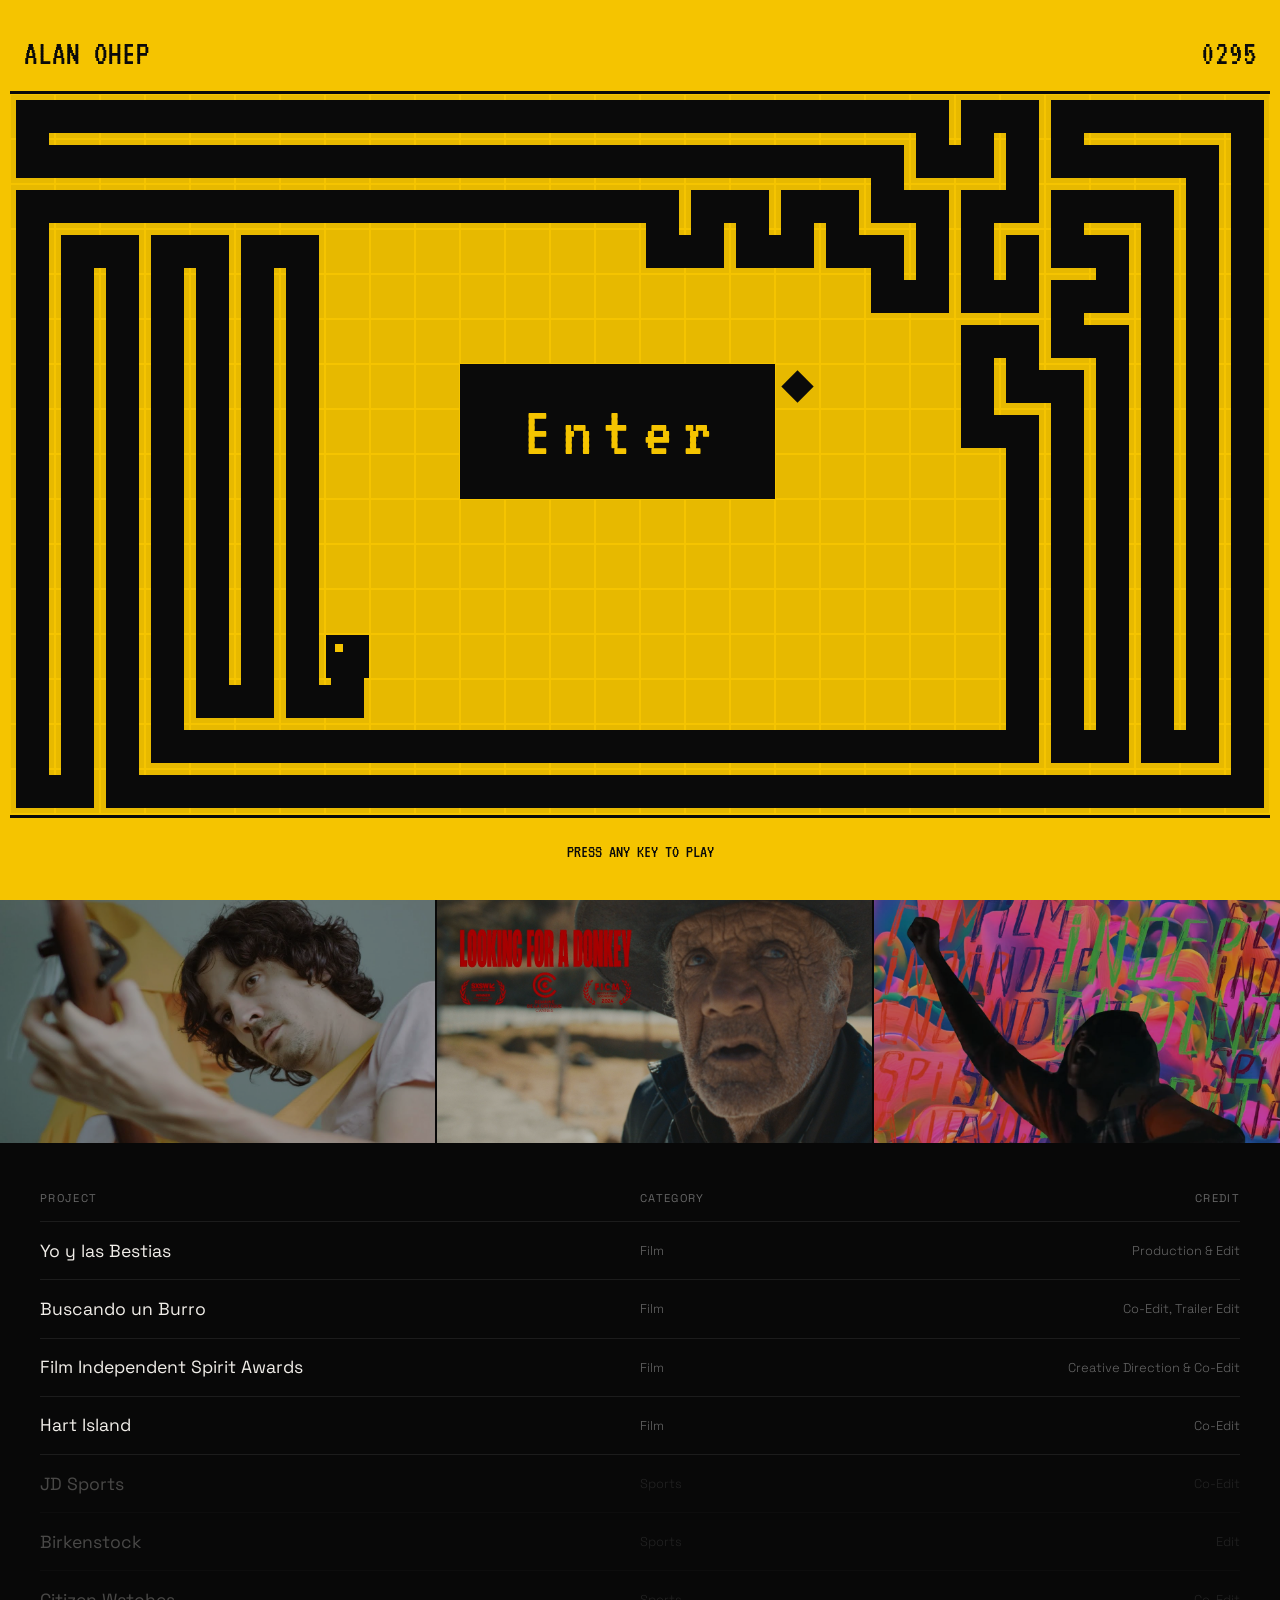
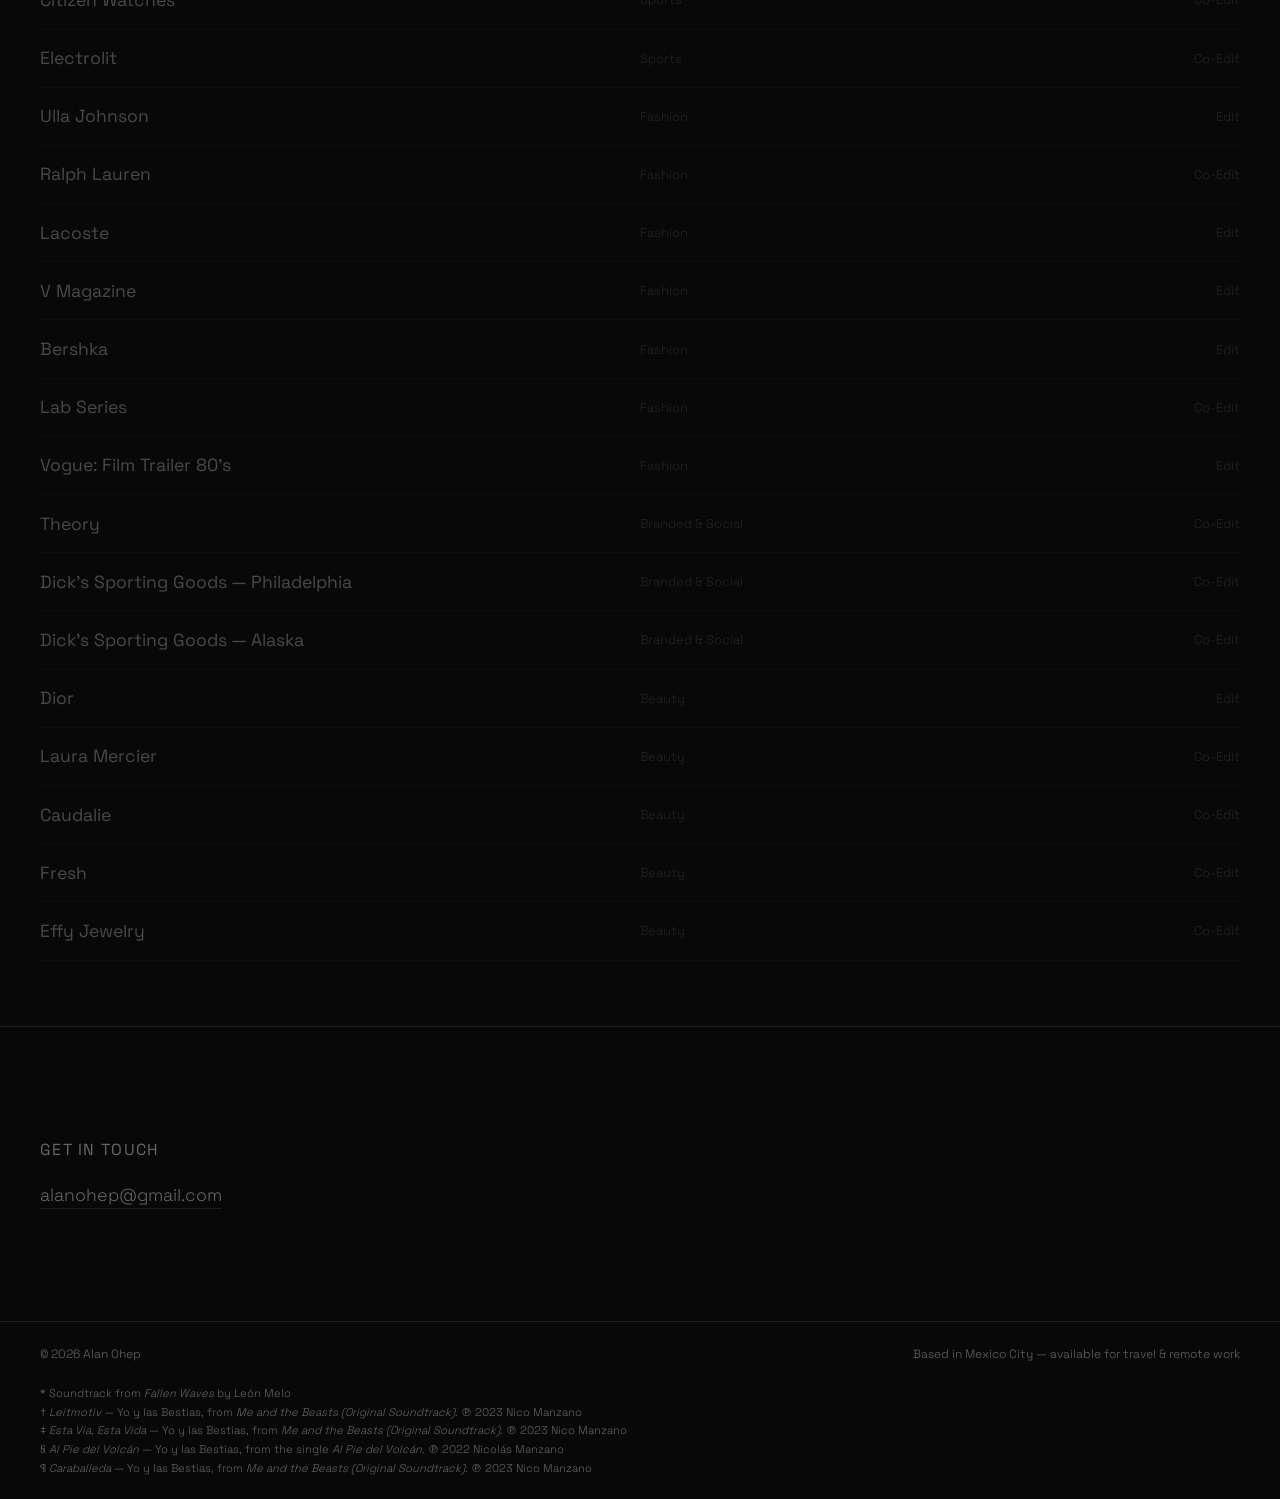
==== commit b436ac28: "Ralph Lauren: correct link (RLX) and a frame from the spot Co-Authored-By: Claude Opus 5.5 <noreply@" ====
--- a/index.html
+++ b/index.html
@@ -20,7 +20,7 @@
   <link rel="preconnect" href="https://fonts.googleapis.com" />
   <link rel="preconnect" href="https://fonts.gstatic.com" crossorigin />
   <link href="https://fonts.googleapis.com/css2?family=Space+Grotesk:wght@300;400;700&family=VT323&display=swap" rel="stylesheet" />
-  <link rel="stylesheet" href="style.css?v=20261117162550" />
+  <link rel="stylesheet" href="style.css?v=20261117163031" />
 </head>
 <body class="splash-open">
 
@@ -203,7 +203,7 @@
           <span class="cat" data-en="Fashion" data-es="Moda">Fashion</span>
           <span class="cat credit" data-en="Edit" data-es="Edición">Edit</span>
         </a>
-        <a href="https://vimeo.com/1168184767/e2b311ac0a" target="_blank" class="work-row three-col" data-top data-thumb="images/ralph-lauren.jpg">
+        <a href="https://vimeo.com/719423071/97a941ad02" target="_blank" class="work-row three-col" data-top data-thumb="images/ralph-lauren.jpg">
           <span class="client">Ralph Lauren</span>
           <span class="cat" data-en="Fashion" data-es="Moda">Fashion</span>
           <span class="cat credit" data-en="Co-Edit" data-es="Co-Edición">Co-Edit</span>
@@ -336,7 +336,7 @@
   <!-- Hover preview -->
   <div id="thumb-preview"><img alt="" /><video muted playsinline loop preload="none"></video></div>
 
-  <script src="script.js?v=20261117162550"></script>
-  <script src="snake.js?v=20261117162550"></script>
+  <script src="script.js?v=20261117163031"></script>
+  <script src="snake.js?v=20261117163031"></script>
 </body>
 </html>
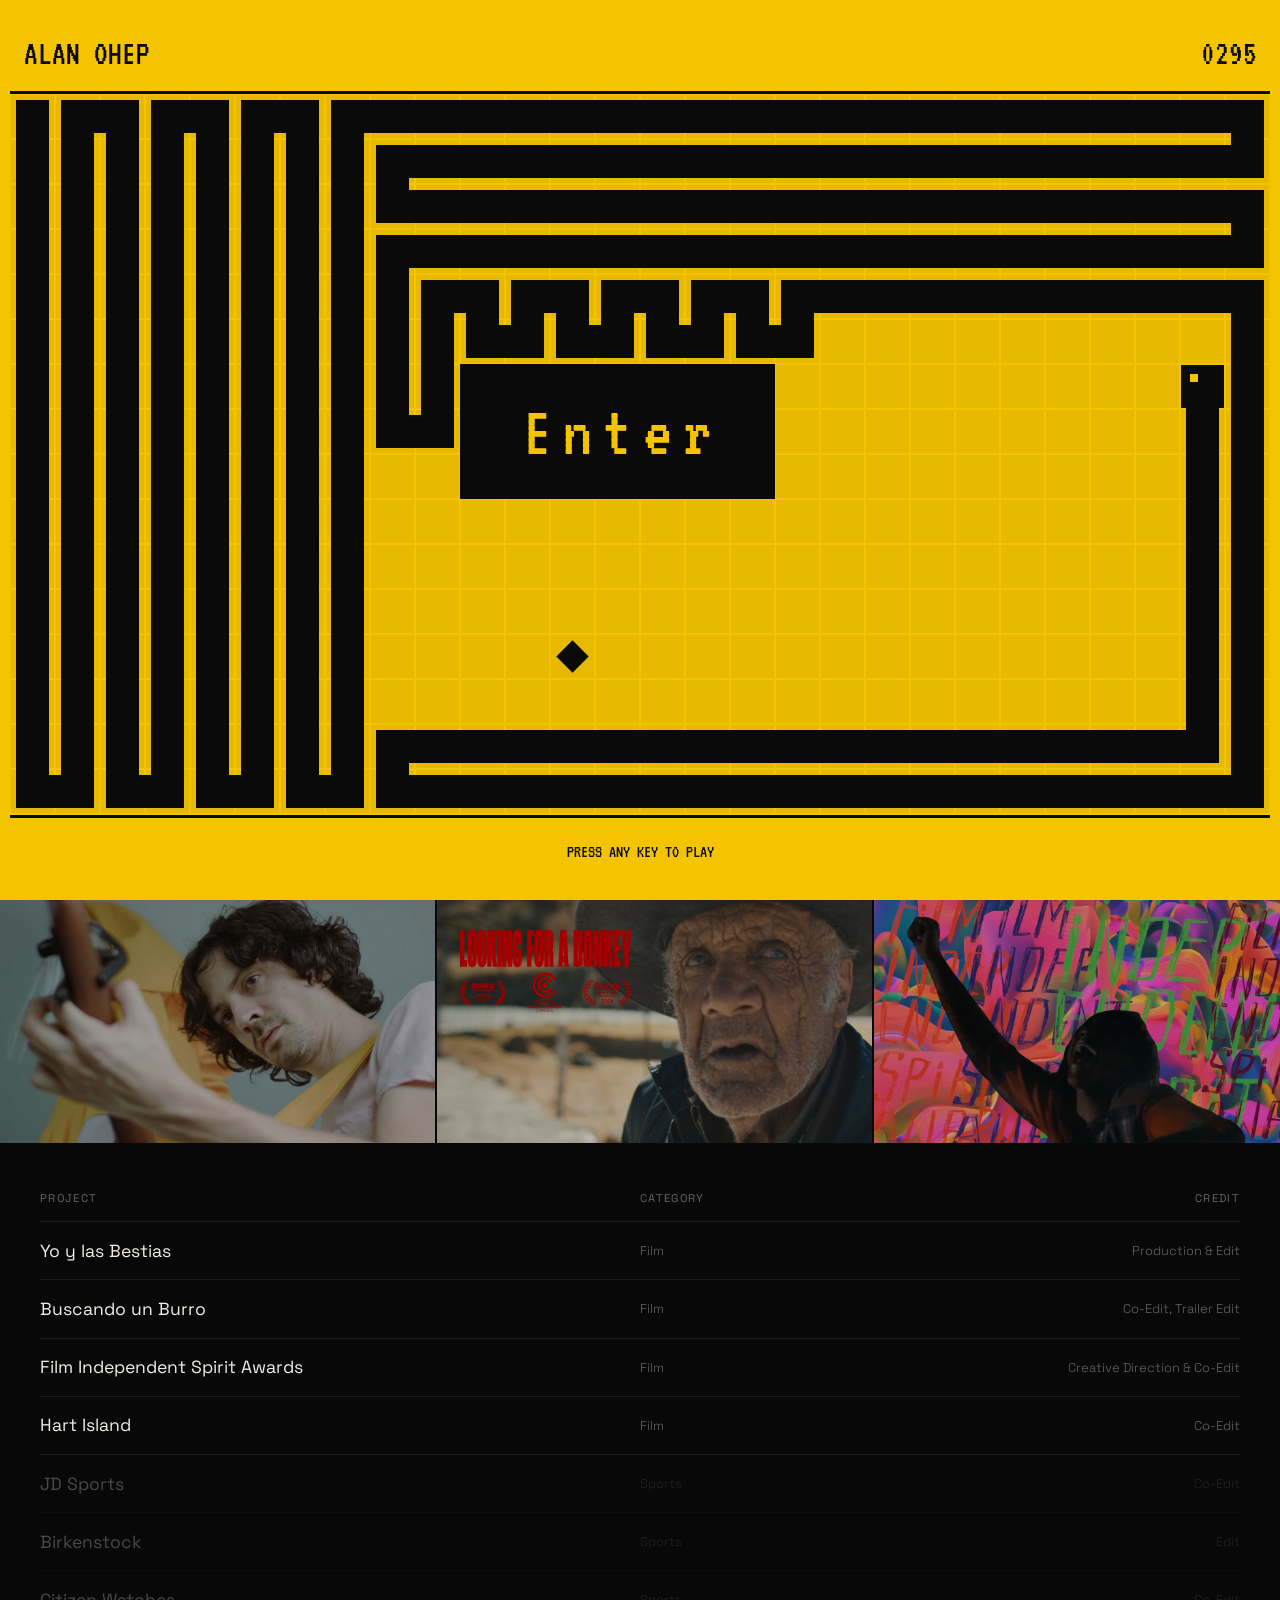
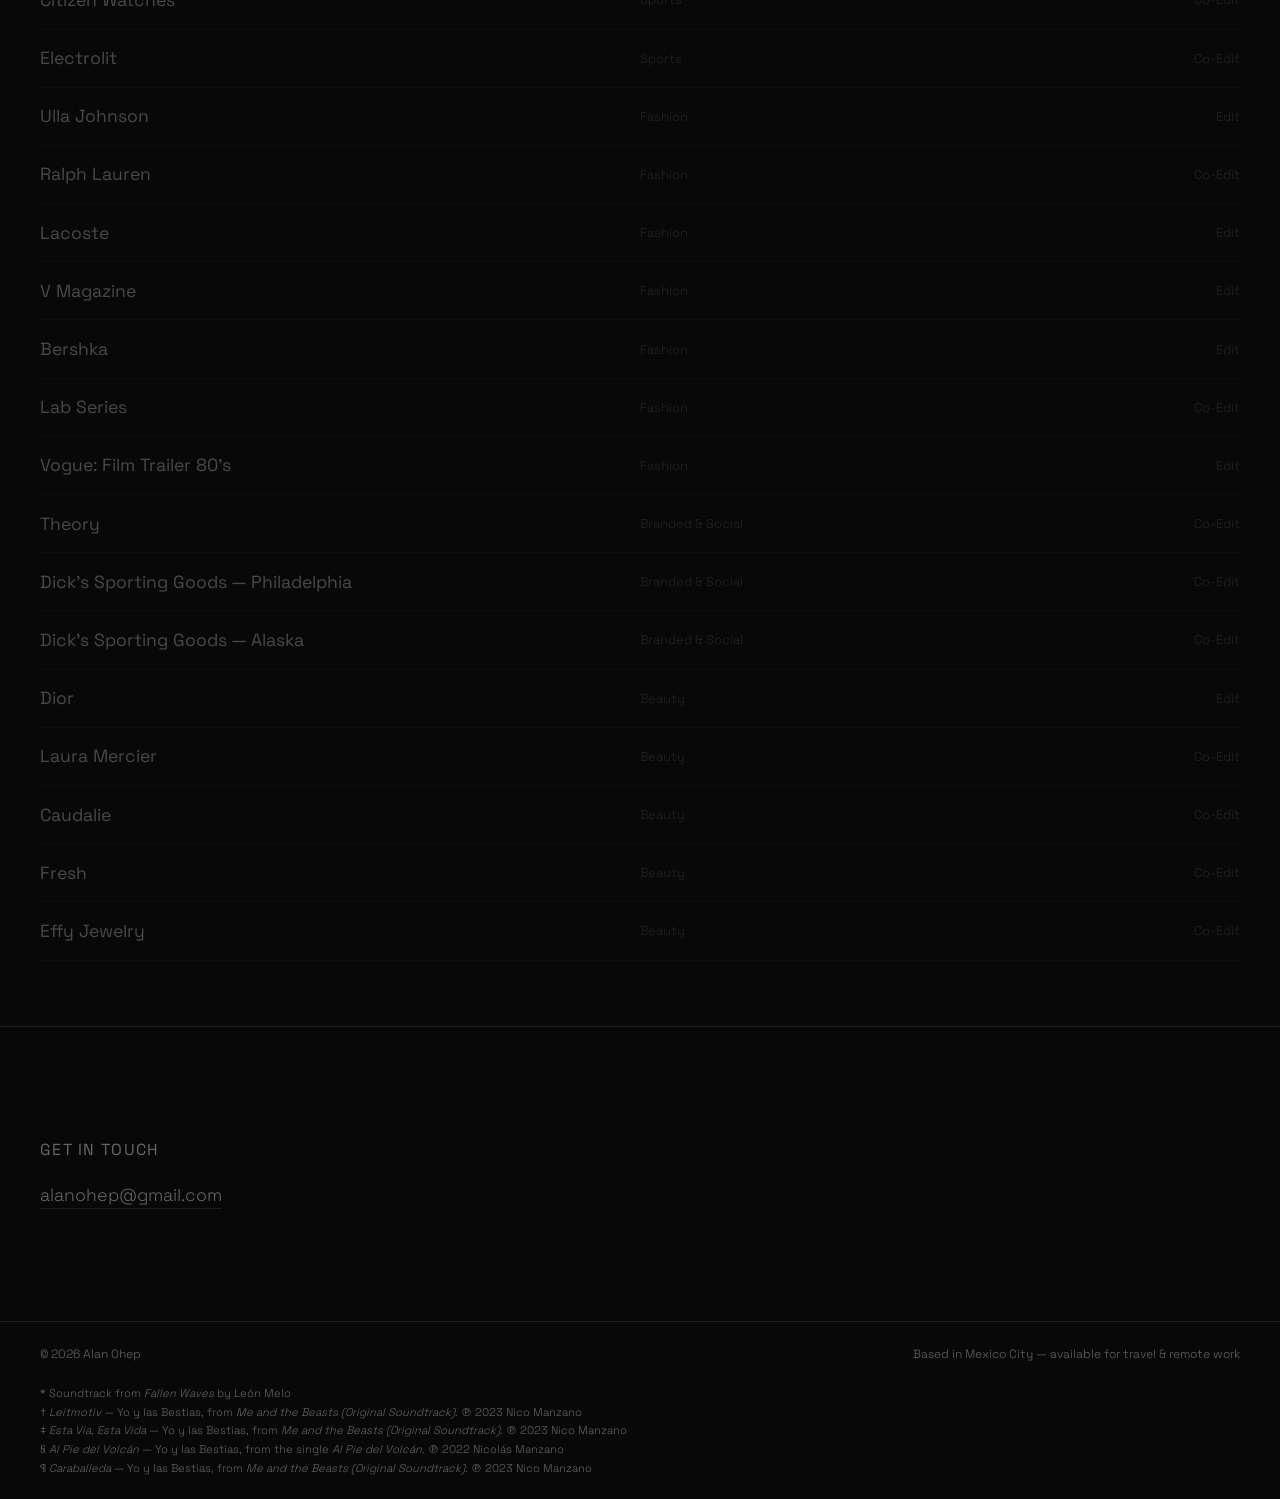
==== commit 87486ea3: "Carousel markup is built by script.js; drop stale static items Co-Authored-By: Claude Opus 5.5 <nore" ====
--- a/index.html
+++ b/index.html
@@ -20,7 +20,7 @@
   <link rel="preconnect" href="https://fonts.googleapis.com" />
   <link rel="preconnect" href="https://fonts.gstatic.com" crossorigin />
   <link href="https://fonts.googleapis.com/css2?family=Space+Grotesk:wght@300;400;700&family=VT323&display=swap" rel="stylesheet" />
-  <link rel="stylesheet" href="style.css?v=20261117163031" />
+  <link rel="stylesheet" href="style.css?v=20261117163128" />
 </head>
 <body class="splash-open">
 
@@ -112,39 +112,7 @@
   <div class="carousel" id="selected">
         <!-- Auto-sliding images (duplicated for seamless loop) -->
         <div class="strip-images">
-          <div class="strip-track">
-            <a href="https://vimeo.com/1062934780/85faeee801" target="_blank" class="strip-item"><img src="images/dior.jpg" alt="Dior" /></a>
-            <a href="https://vimeo.com/1168184767/e2b311ac0a" target="_blank" class="strip-item"><img src="images/ralph-lauren.jpg" alt="Ralph Lauren" /></a>
-            <a href="https://vimeo.com/1008607034/6d6bdf6892" target="_blank" class="strip-item"><img src="images/laura-mercier.jpg" alt="Laura Mercier" /></a>
-            <a href="https://vimeo.com/1050197714/65b3336687" target="_blank" class="strip-item"><img src="images/dicks-philly.jpg" alt="Dick's Philadelphia" /></a>
-            <a href="https://vimeo.com/1050191858/4f924d770b" target="_blank" class="strip-item"><img src="images/dicks-alaska.jpg" alt="Dick's Alaska" /></a>
-            <a href="https://www.youtube.com/watch?v=Rw-N4G2DRxI" target="_blank" class="strip-item"><img src="images/yo-y-las-bestias.jpg" alt="Yo y las Bestias" /></a>
-            <a href="https://vimeo.com/1228987000/e34137f912" target="_blank" class="strip-item"><img src="images/hart-island.jpg" alt="Hart Island" /></a>
-            <a href="https://vimeo.com/1050197105" target="_blank" class="strip-item"><img src="images/fresh.jpg" alt="Fresh" /></a>
-            <a href="https://vimeo.com/1061439642" target="_blank" class="strip-item"><img src="images/bershka.jpg" alt="Bershka" /></a>
-            <a href="https://vimeo.com/1050198358" target="_blank" class="strip-item"><img src="images/lab-series.jpg" alt="Lab Series" /></a>
-            <a href="https://vimeo.com/1061439642" target="_blank" class="strip-item"><img src="images/caudalie.jpg" alt="Caudalie" /></a>
-            <a href="https://vimeo.com/1168187092/575964a9a3" target="_blank" class="strip-item"><img src="images/effy-jewelry.jpg" alt="Effy Jewelry" /></a>
-            <a href="https://vimeo.com/970118627" target="_blank" class="strip-item"><img src="images/citizen-watches.jpg" alt="Citizen Watches" /></a>
-            <a href="https://vimeo.com/1231715938/91493c4c05" target="_blank" class="strip-item"><img src="images/electrolit.jpg" alt="Electrolit" /></a>
-            <a href="https://www.youtube.com/watch?v=NPY15kMqXHc&t=23s" target="_blank" class="strip-item"><img src="images/buscando-un-burro.jpg" alt="Buscando un Burro" /></a>
-            <!-- Duplicate for seamless loop -->
-            <a href="https://vimeo.com/1062934780/85faeee801" target="_blank" class="strip-item" aria-hidden="true"><img src="images/dior.jpg" alt="" /></a>
-            <a href="https://vimeo.com/1168184767/e2b311ac0a" target="_blank" class="strip-item" aria-hidden="true"><img src="images/ralph-lauren.jpg" alt="" /></a>
-            <a href="https://vimeo.com/1008607034/6d6bdf6892" target="_blank" class="strip-item" aria-hidden="true"><img src="images/laura-mercier.jpg" alt="" /></a>
-            <a href="https://vimeo.com/1050197714/65b3336687" target="_blank" class="strip-item" aria-hidden="true"><img src="images/dicks-philly.jpg" alt="" /></a>
-            <a href="https://vimeo.com/1050191858/4f924d770b" target="_blank" class="strip-item" aria-hidden="true"><img src="images/dicks-alaska.jpg" alt="" /></a>
-            <a href="https://www.youtube.com/watch?v=Rw-N4G2DRxI" target="_blank" class="strip-item" aria-hidden="true"><img src="images/yo-y-las-bestias.jpg" alt="" /></a>
-            <a href="https://vimeo.com/1228987000/e34137f912" target="_blank" class="strip-item" aria-hidden="true"><img src="images/hart-island.jpg" alt="" /></a>
-            <a href="https://vimeo.com/1050197105" target="_blank" class="strip-item" aria-hidden="true"><img src="images/fresh.jpg" alt="" /></a>
-            <a href="https://vimeo.com/1061439642" target="_blank" class="strip-item" aria-hidden="true"><img src="images/bershka.jpg" alt="" /></a>
-            <a href="https://vimeo.com/1050198358" target="_blank" class="strip-item" aria-hidden="true"><img src="images/lab-series.jpg" alt="" /></a>
-            <a href="https://vimeo.com/1061439642" target="_blank" class="strip-item" aria-hidden="true"><img src="images/caudalie.jpg" alt="" /></a>
-            <a href="https://vimeo.com/1168187092/575964a9a3" target="_blank" class="strip-item" aria-hidden="true"><img src="images/effy-jewelry.jpg" alt="" /></a>
-            <a href="https://vimeo.com/970118627" target="_blank" class="strip-item" aria-hidden="true"><img src="images/citizen-watches.jpg" alt="" /></a>
-            <a href="https://vimeo.com/1231715938/91493c4c05" target="_blank" class="strip-item" aria-hidden="true"><img src="images/electrolit.jpg" alt="" /></a>
-            <a href="https://www.youtube.com/watch?v=NPY15kMqXHc&t=23s" target="_blank" class="strip-item" aria-hidden="true"><img src="images/buscando-un-burro.jpg" alt="" /></a>
-          </div>
+          <div class="strip-track"><!-- filled by script.js -->          </div>
         </div>
   </div>
 
@@ -336,7 +304,7 @@
   <!-- Hover preview -->
   <div id="thumb-preview"><img alt="" /><video muted playsinline loop preload="none"></video></div>
 
-  <script src="script.js?v=20261117163031"></script>
-  <script src="snake.js?v=20261117163031"></script>
+  <script src="script.js?v=20261117163128"></script>
+  <script src="snake.js?v=20261117163128"></script>
 </body>
 </html>
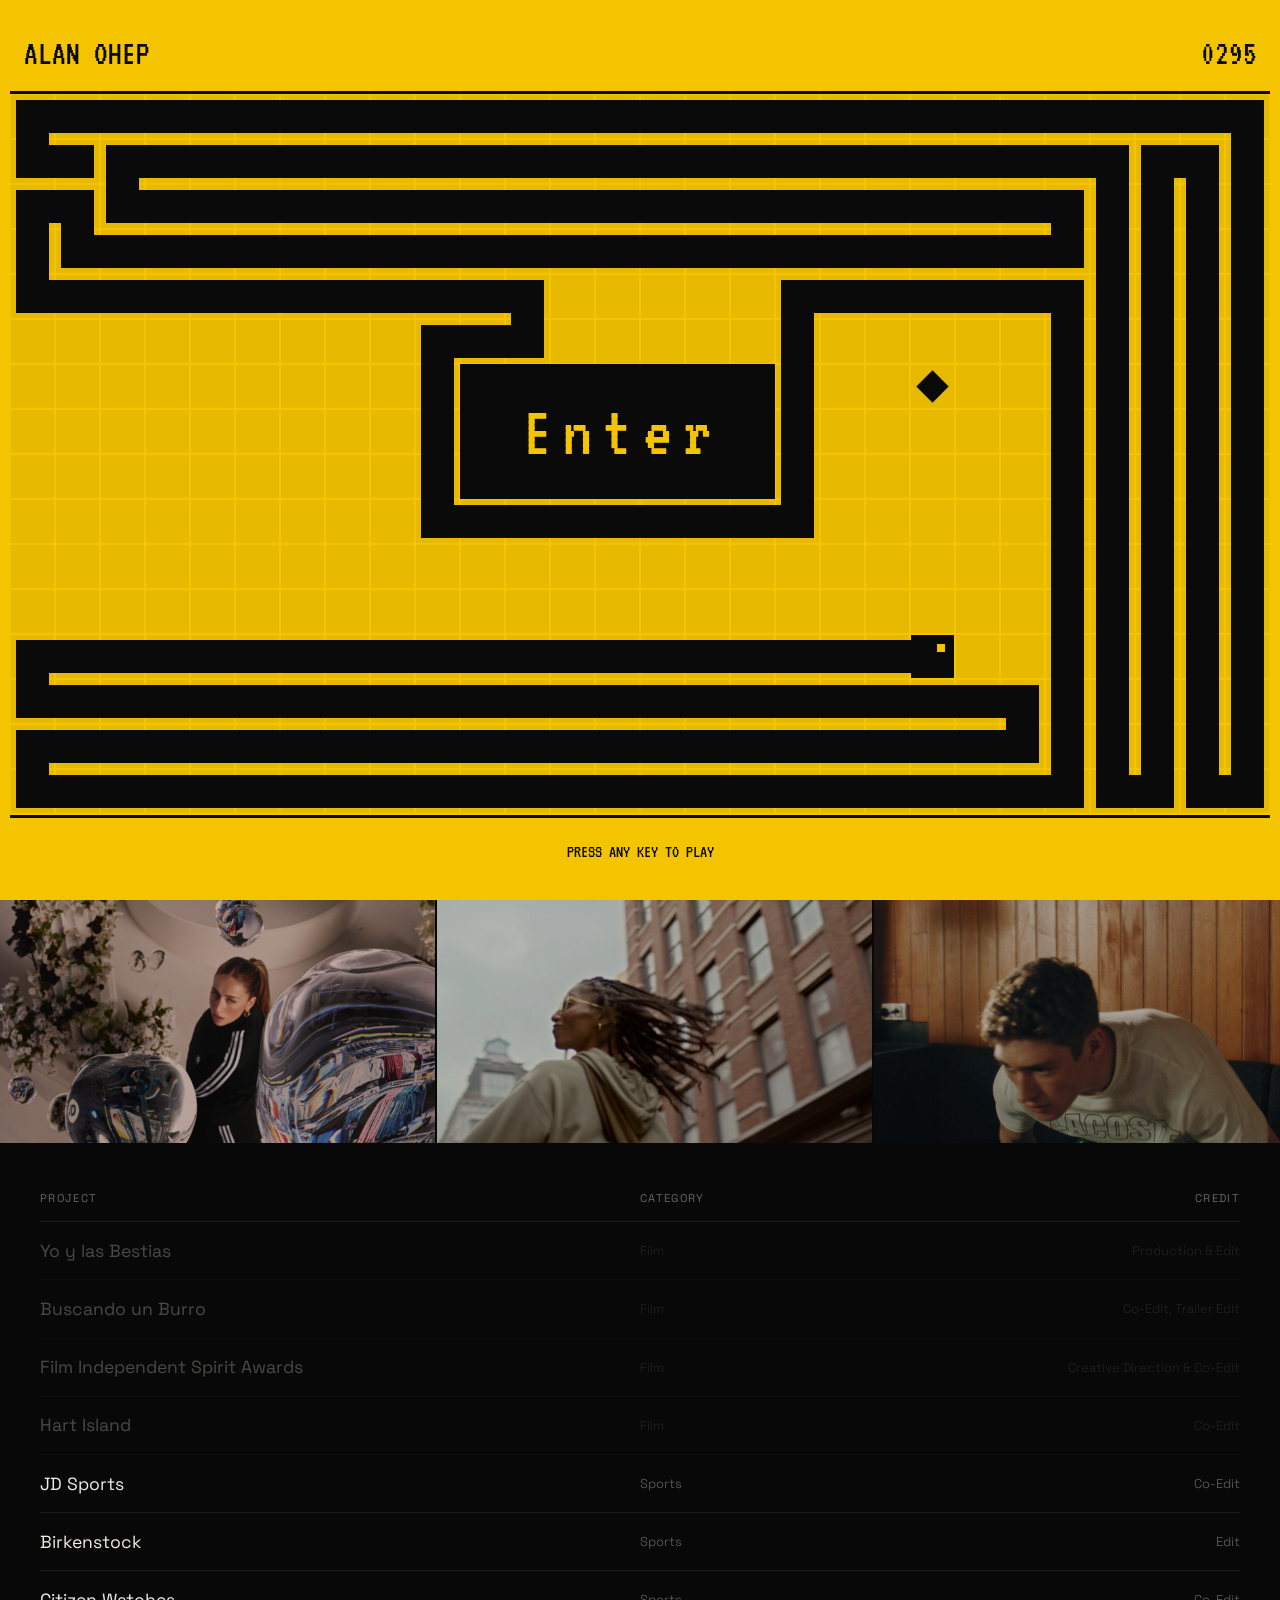
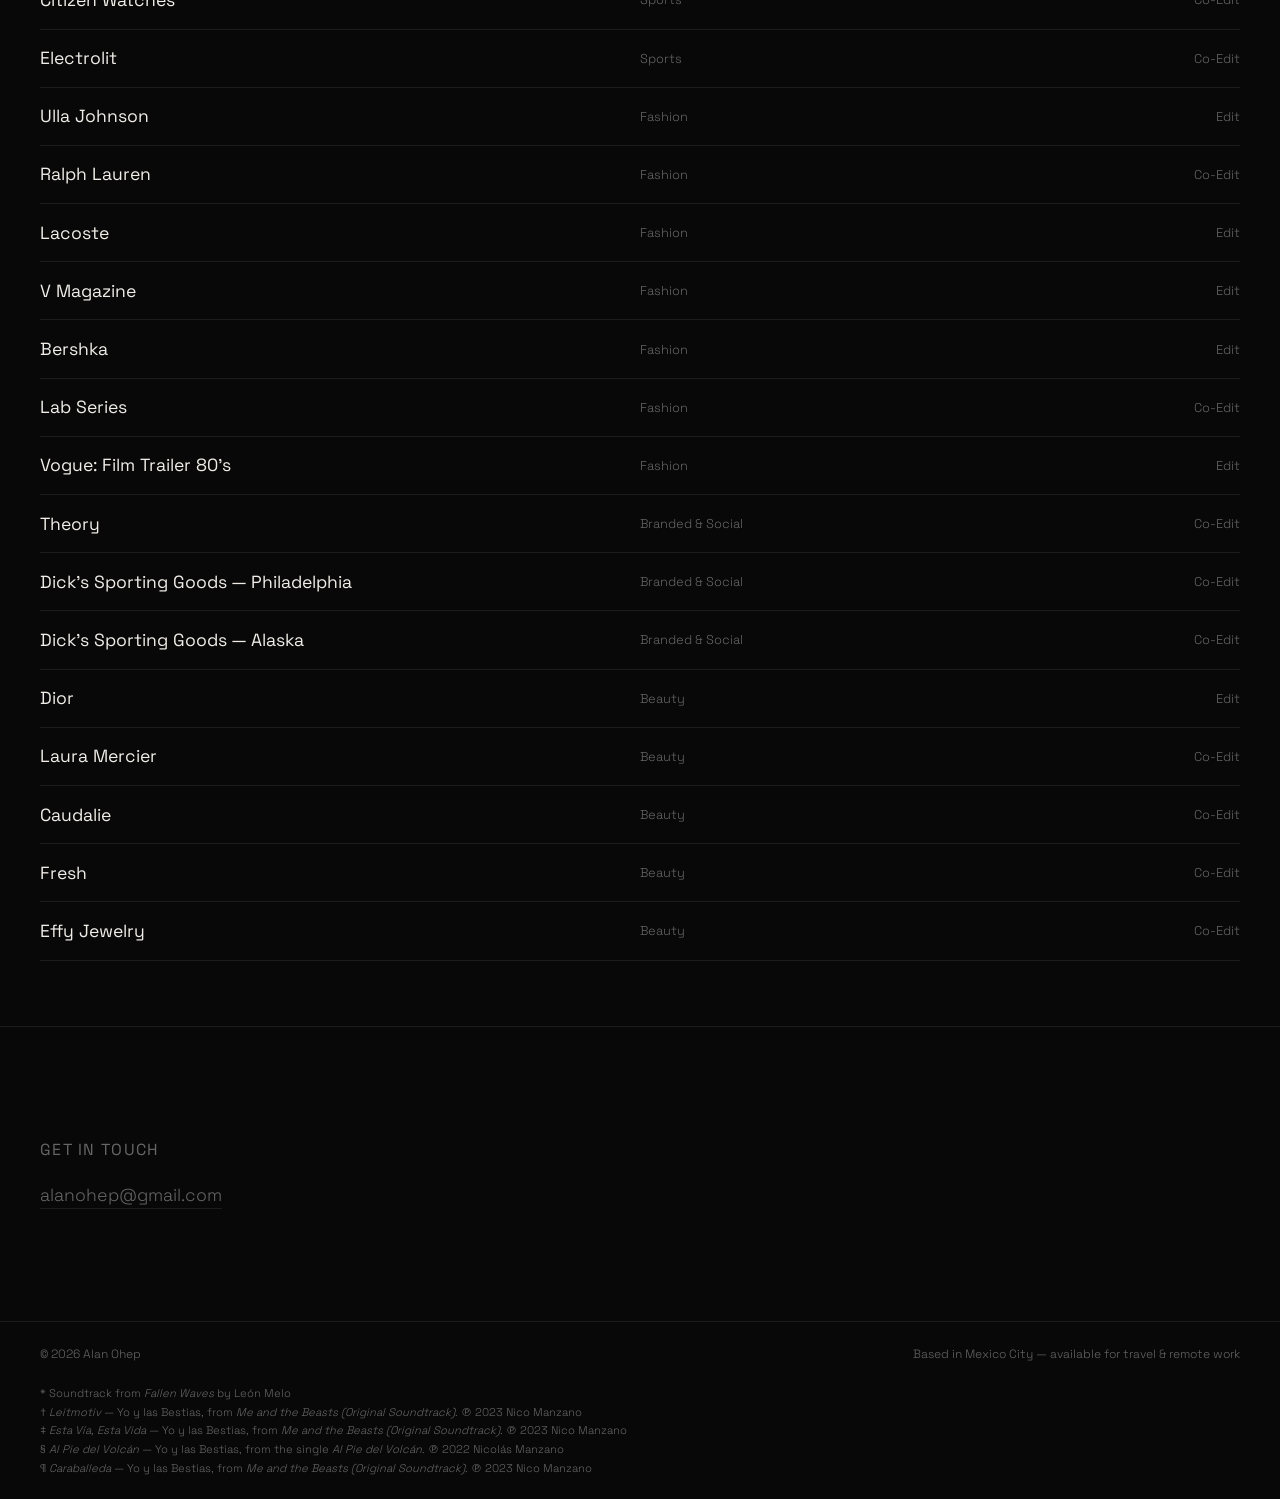
==== commit 9cf5449e: "Random song order per visit; new Ralph Lauren still (fresh filenames); Film/Commercial links phone-o" ====
--- a/index.html
+++ b/index.html
@@ -20,7 +20,7 @@
   <link rel="preconnect" href="https://fonts.googleapis.com" />
   <link rel="preconnect" href="https://fonts.gstatic.com" crossorigin />
   <link href="https://fonts.googleapis.com/css2?family=Space+Grotesk:wght@300;400;700&family=VT323&display=swap" rel="stylesheet" />
-  <link rel="stylesheet" href="style.css?v=20261117163128" />
+  <link rel="stylesheet" href="style.css?v=20261117163443" />
 </head>
 <body class="splash-open">
 
@@ -171,7 +171,7 @@
           <span class="cat" data-en="Fashion" data-es="Moda">Fashion</span>
           <span class="cat credit" data-en="Edit" data-es="Edición">Edit</span>
         </a>
-        <a href="https://vimeo.com/719423071/97a941ad02" target="_blank" class="work-row three-col" data-top data-thumb="images/ralph-lauren.jpg">
+        <a href="https://vimeo.com/719423071/97a941ad02" target="_blank" class="work-row three-col" data-top data-thumb="images/ralph-lauren-rlx.jpg">
           <span class="client">Ralph Lauren</span>
           <span class="cat" data-en="Fashion" data-es="Moda">Fashion</span>
           <span class="cat credit" data-en="Co-Edit" data-es="Co-Edición">Co-Edit</span>
@@ -216,7 +216,7 @@
           <span class="cat" data-en="Branded &amp; Social" data-es="Branded y Social">Branded &amp; Social</span>
           <span class="cat credit" data-en="Co-Edit" data-es="Co-Edición">Co-Edit</span>
         </a>
-        <a href="https://vimeo.com/1062934780/85faeee801" target="_blank" class="work-row three-col" data-top data-thumb="images/dior.jpg">
+        <a href="https://vimeo.com/1062934780/85faeee801" target="_blank" class="work-row three-col" data-top data-thumb="images/dior-waves.jpg">
           <span class="client">Dior</span>
           <span class="cat" data-en="Beauty" data-es="Belleza">Beauty</span>
           <span class="cat credit" data-en="Edit" data-es="Edición">Edit</span>
@@ -304,7 +304,7 @@
   <!-- Hover preview -->
   <div id="thumb-preview"><img alt="" /><video muted playsinline loop preload="none"></video></div>
 
-  <script src="script.js?v=20261117163128"></script>
-  <script src="snake.js?v=20261117163128"></script>
+  <script src="script.js?v=20261117163443"></script>
+  <script src="snake.js?v=20261117163443"></script>
 </body>
 </html>
--- a/style.css
+++ b/style.css
@@ -660,6 +660,12 @@
 }
 .reel-close:hover { color: var(--text); }
 
+/* Computers switch side with the cursor, so the Film / Commercial menu links are phone-only (tabs) */
+@media (min-width: 641px) {
+  .corner.top-right a[href="#film"],
+  .corner.top-right a[href="#commercial"] { display: none; }
+}
+
 /* ─── PHONE ─── */
 @media (max-width: 640px) {
   .container { padding: 0 1.25rem; }
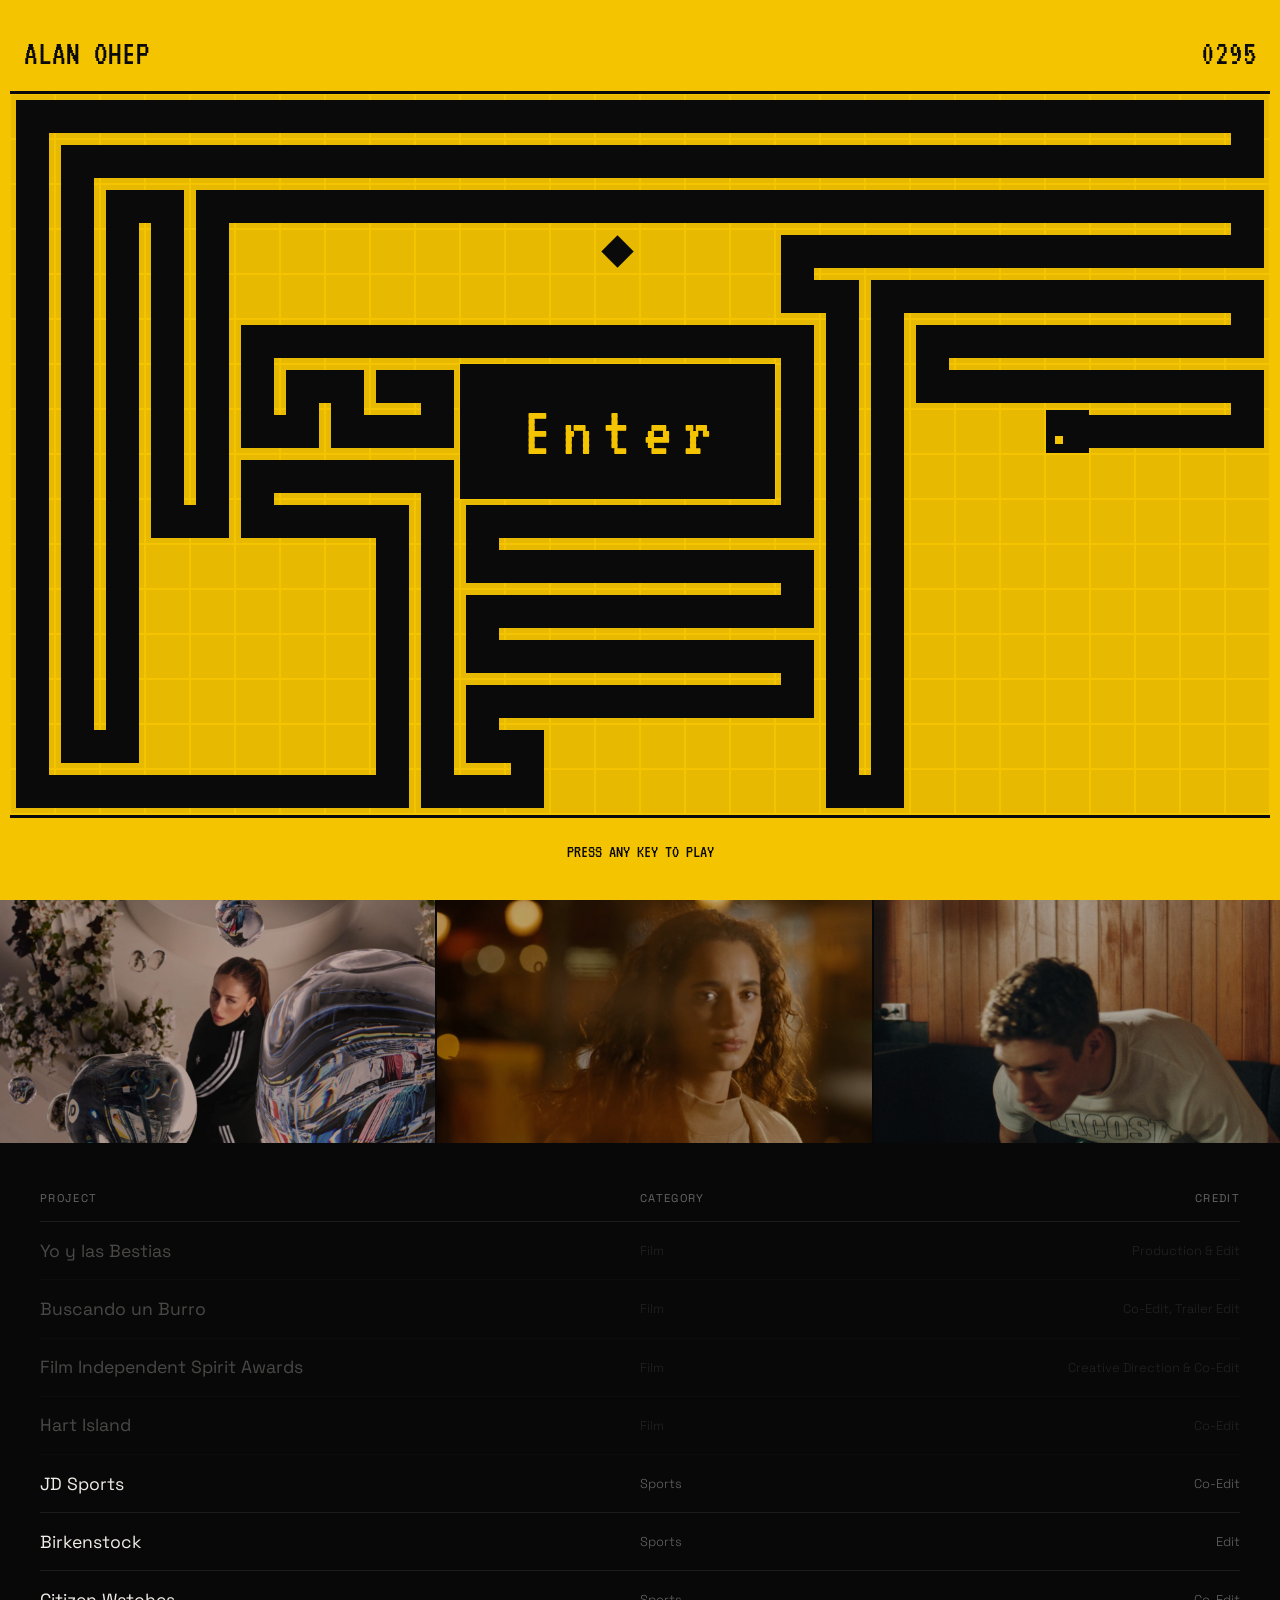
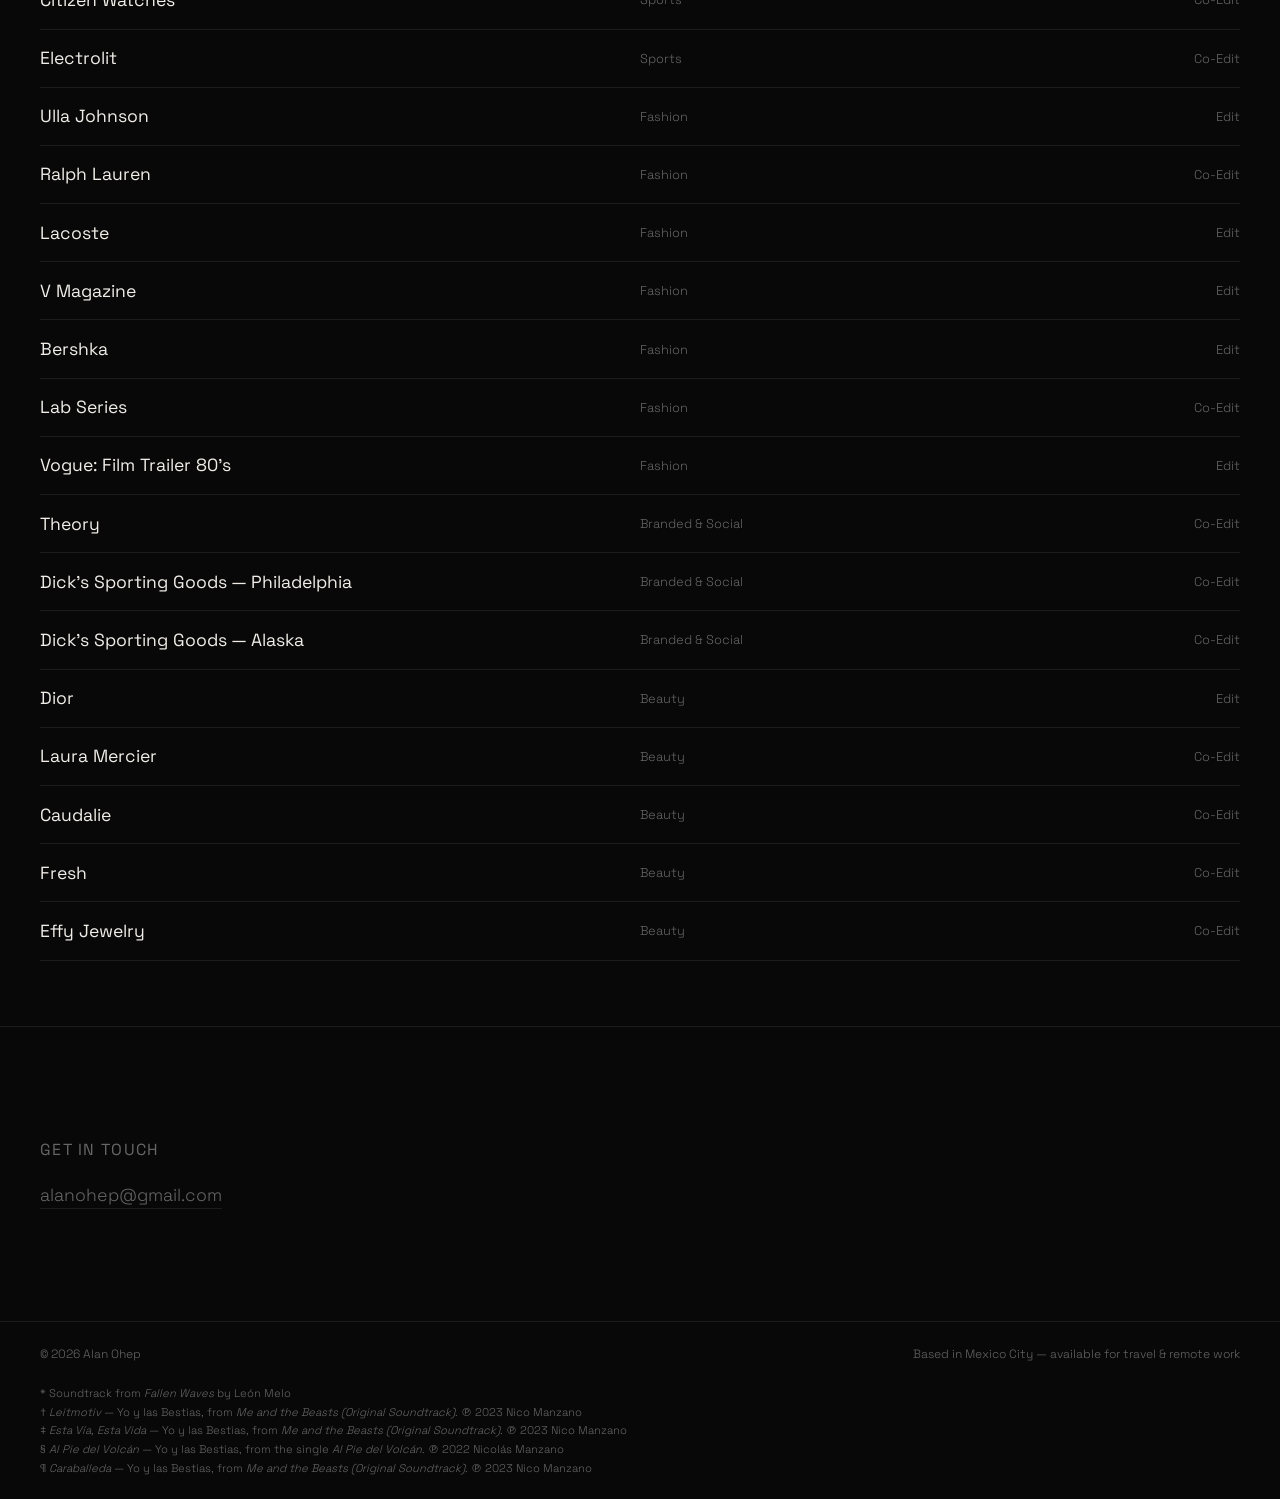
==== commit 045550e9: "Ralph Lauren: frame at 0:60 (cropped above the burned-in subtitle) Co-Authored-By: Claude Opus 5.5 <" ====
--- a/index.html
+++ b/index.html
@@ -20,7 +20,7 @@
   <link rel="preconnect" href="https://fonts.googleapis.com" />
   <link rel="preconnect" href="https://fonts.gstatic.com" crossorigin />
   <link href="https://fonts.googleapis.com/css2?family=Space+Grotesk:wght@300;400;700&family=VT323&display=swap" rel="stylesheet" />
-  <link rel="stylesheet" href="style.css?v=20261117163443" />
+  <link rel="stylesheet" href="style.css?v=20261117163619" />
 </head>
 <body class="splash-open">
 
@@ -171,7 +171,7 @@
           <span class="cat" data-en="Fashion" data-es="Moda">Fashion</span>
           <span class="cat credit" data-en="Edit" data-es="Edición">Edit</span>
         </a>
-        <a href="https://vimeo.com/719423071/97a941ad02" target="_blank" class="work-row three-col" data-top data-thumb="images/ralph-lauren-rlx.jpg">
+        <a href="https://vimeo.com/719423071/97a941ad02" target="_blank" class="work-row three-col" data-top data-thumb="images/ralph-lauren-rlx60.jpg">
           <span class="client">Ralph Lauren</span>
           <span class="cat" data-en="Fashion" data-es="Moda">Fashion</span>
           <span class="cat credit" data-en="Co-Edit" data-es="Co-Edición">Co-Edit</span>
@@ -304,7 +304,7 @@
   <!-- Hover preview -->
   <div id="thumb-preview"><img alt="" /><video muted playsinline loop preload="none"></video></div>
 
-  <script src="script.js?v=20261117163443"></script>
-  <script src="snake.js?v=20261117163443"></script>
+  <script src="script.js?v=20261117163619"></script>
+  <script src="snake.js?v=20261117163619"></script>
 </body>
 </html>
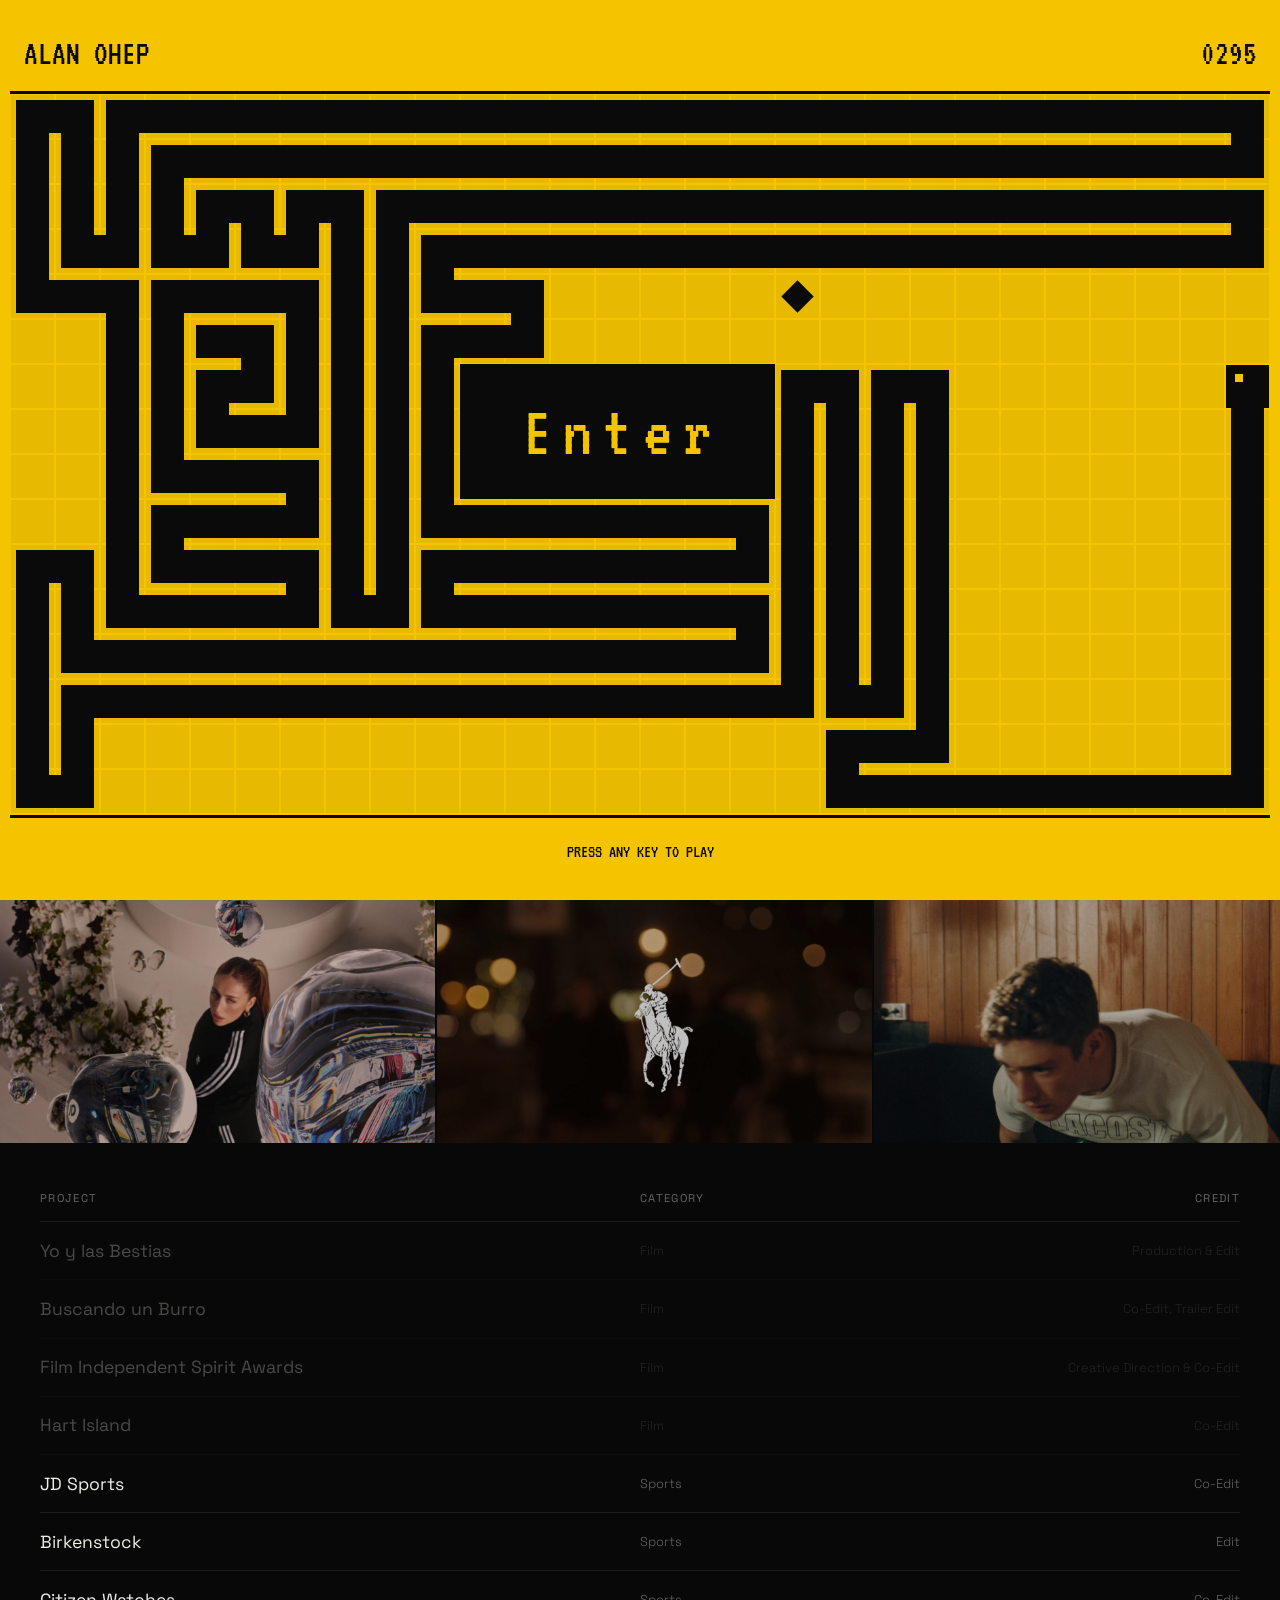
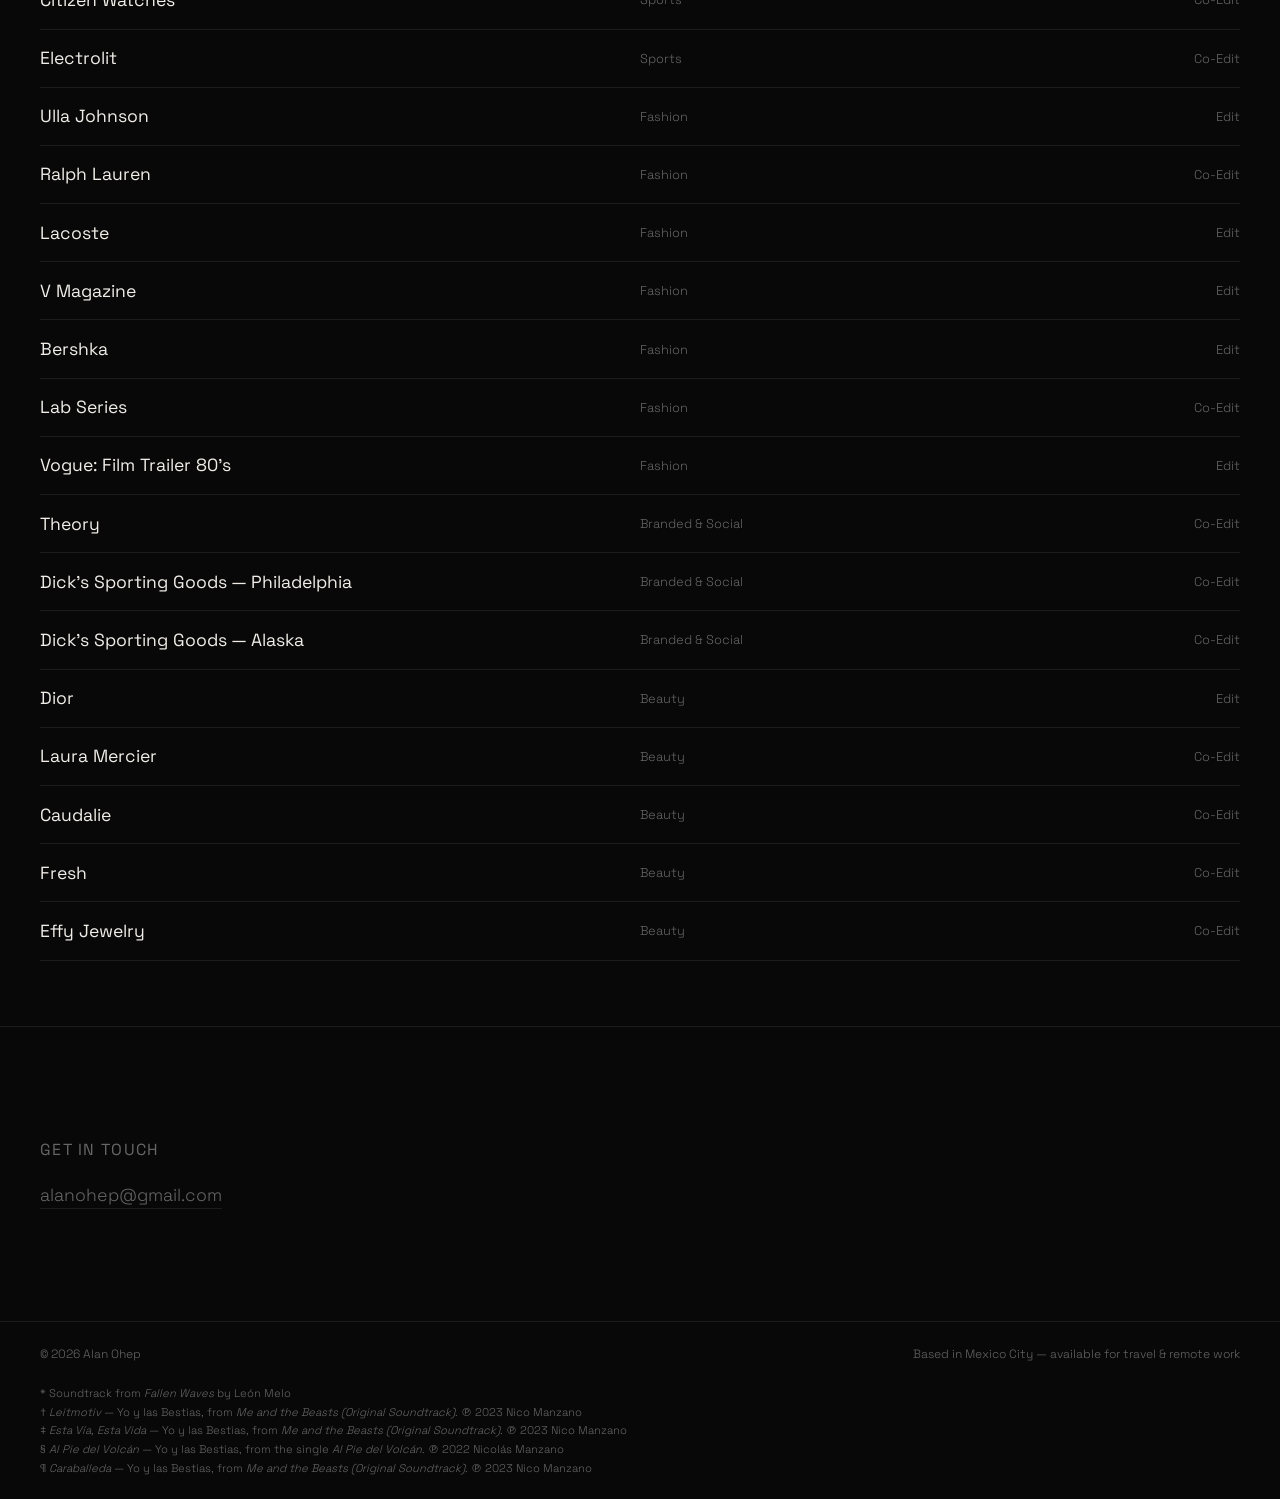
==== commit dbd27356: "Ralph Lauren: closing logo frame over the blurred city lights Co-Authored-By: Claude Opus 5.5 <norep" ====
--- a/index.html
+++ b/index.html
@@ -20,7 +20,7 @@
   <link rel="preconnect" href="https://fonts.googleapis.com" />
   <link rel="preconnect" href="https://fonts.gstatic.com" crossorigin />
   <link href="https://fonts.googleapis.com/css2?family=Space+Grotesk:wght@300;400;700&family=VT323&display=swap" rel="stylesheet" />
-  <link rel="stylesheet" href="style.css?v=20261117163619" />
+  <link rel="stylesheet" href="style.css?v=20261117163857" />
 </head>
 <body class="splash-open">
 
@@ -171,7 +171,7 @@
           <span class="cat" data-en="Fashion" data-es="Moda">Fashion</span>
           <span class="cat credit" data-en="Edit" data-es="Edición">Edit</span>
         </a>
-        <a href="https://vimeo.com/719423071/97a941ad02" target="_blank" class="work-row three-col" data-top data-thumb="images/ralph-lauren-rlx60.jpg">
+        <a href="https://vimeo.com/719423071/97a941ad02" target="_blank" class="work-row three-col" data-top data-thumb="images/ralph-lauren-logo.jpg">
           <span class="client">Ralph Lauren</span>
           <span class="cat" data-en="Fashion" data-es="Moda">Fashion</span>
           <span class="cat credit" data-en="Co-Edit" data-es="Co-Edición">Co-Edit</span>
@@ -304,7 +304,7 @@
   <!-- Hover preview -->
   <div id="thumb-preview"><img alt="" /><video muted playsinline loop preload="none"></video></div>
 
-  <script src="script.js?v=20261117163619"></script>
-  <script src="snake.js?v=20261117163619"></script>
+  <script src="script.js?v=20261117163857"></script>
+  <script src="snake.js?v=20261117163857"></script>
 </body>
 </html>
